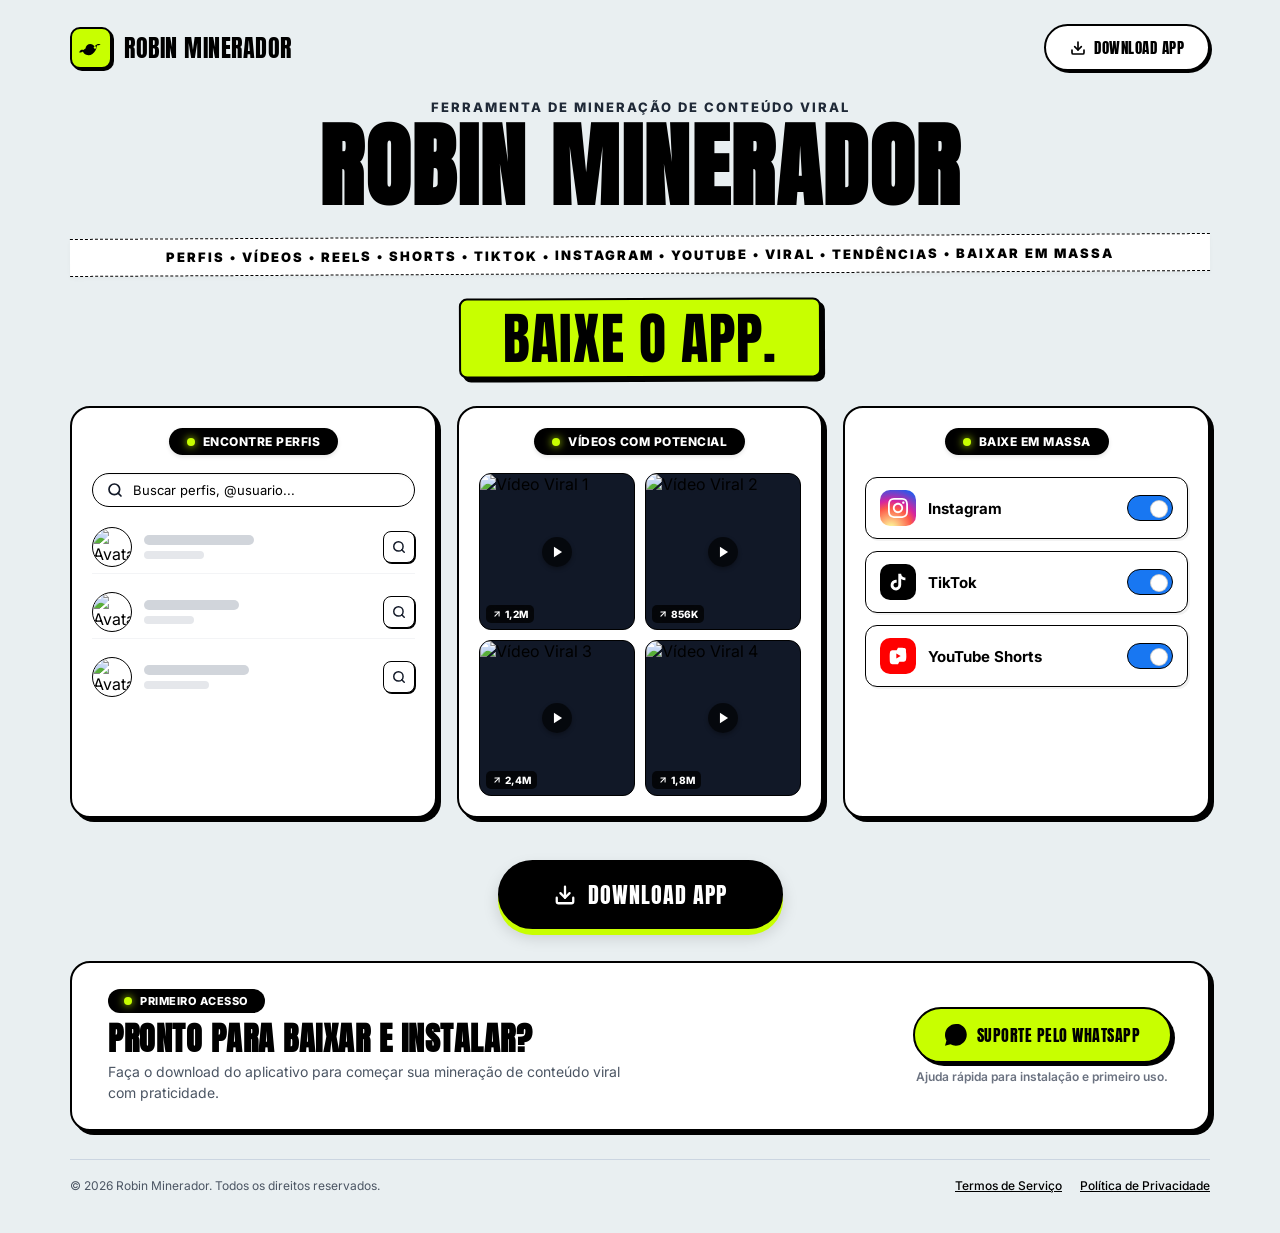
==== download.html @ 9deb36b8 "feat: adicionar pagina de download visual do Robin Minerador" ====
<!DOCTYPE html>
<html lang="pt-BR">
<head>
  <meta charset="UTF-8">
  <meta name="viewport" content="width=device-width, initial-scale=1.0">
  <title>ROBIN MINERADOR | Baixe o Aplicativo Oficial</title>
  <meta name="description" content="Faça o download oficial do Robin Minerador - Ferramenta de mineração de conteúdo viral para Instagram Reels, TikTok e YouTube Shorts.">
  <meta name="theme-color" content="#C8FF00">
  <link rel="icon" type="image/png" href="assets/robin-icon.png">

  <!-- Google Fonts: Anton (Impact/Display) e Inter (Clean Sans-Serif) -->
  <link rel="preconnect" href="https://fonts.googleapis.com">
  <link rel="preconnect" href="https://fonts.gstatic.com" crossorigin>
  <link href="https://fonts.googleapis.com/css2?family=Anton&family=Inter:wght@400;500;600;700;800;900&display=swap" rel="stylesheet">

  <style>
    /* ==========================================================================
       RESET E VARIÁVEIS VISUAIS
       ========================================================================== */
    *, *::before, *::after {
      box-sizing: border-box;
      margin: 0;
      padding: 0;
    }

    :root {
      --bg-page: #E9EFF1;
      --card-bg: #FFFFFF;
      --border-color: #000000;
      --neon-lime: #C8FF00;
      --neon-lime-glow: rgba(200, 255, 0, 0.4);
      --text-main: #000000;
      --text-muted: #6B7280;
      --text-sub: #4B5563;
      --blue-toggle: #1877F2;
      --font-display: 'Anton', sans-serif;
      --font-sans: 'Inter', -apple-system, BlinkMacSystemFont, "Segoe UI", Roboto, sans-serif;
    }

    body {
      background-color: var(--bg-page);
      color: var(--text-main);
      font-family: var(--font-sans);
      min-height: 100vh;
      display: flex;
      flex-direction: column;
      align-items: center;
      padding: 24px 16px 40px;
      -webkit-font-smoothing: antialiased;
      overflow-x: hidden;
    }

    /* Container Central Alinhado ao Mockup */
    .app-container {
      width: 100%;
      max-width: 1140px;
      margin: 0 auto;
      display: flex;
      flex-direction: column;
    }

    /* ==========================================================================
       1. CABEÇALHO / NAVBAR SUPERIOR
       ========================================================================== */
    .site-nav {
      display: flex;
      align-items: center;
      justify-content: space-between;
      width: 100%;
      margin-bottom: 28px;
    }

    .brand-logo-wrap {
      display: flex;
      align-items: center;
      gap: 12px;
      text-decoration: none;
      color: var(--text-main);
    }

    .brand-icon-box {
      width: 42px;
      height: 42px;
      background-color: var(--neon-lime);
      border: 2px solid var(--border-color);
      border-radius: 10px;
      display: flex;
      align-items: center;
      justify-content: center;
      box-shadow: 2px 2px 0 var(--border-color);
      flex-shrink: 0;
    }

    .brand-icon-box svg {
      width: 24px;
      height: 24px;
      fill: #000000;
    }

    .brand-title-text {
      font-family: var(--font-display);
      font-size: 24px;
      letter-spacing: 0.5px;
      text-transform: uppercase;
      line-height: 1;
    }

    .nav-download-btn {
      background: #FFFFFF;
      border: 2px solid var(--border-color);
      border-radius: 9999px;
      padding: 10px 24px;
      font-family: var(--font-display);
      font-size: 15px;
      letter-spacing: 0.5px;
      color: var(--text-main);
      text-decoration: none;
      display: inline-flex;
      align-items: center;
      gap: 8px;
      cursor: pointer;
      box-shadow: 2px 2px 0 var(--border-color);
      transition: all 0.15s cubic-bezier(0.4, 0, 0.2, 1);
    }

    .nav-download-btn:hover {
      background-color: #F8F9FA;
      transform: translateY(-2px);
      box-shadow: 2px 4px 0 var(--border-color);
    }

    .nav-download-btn:active {
      transform: translateY(1px);
      box-shadow: 1px 1px 0 var(--border-color);
    }

    .nav-download-btn svg {
      width: 16px;
      height: 16px;
      stroke-width: 2.5;
    }

    /* ==========================================================================
       2. HERO / TÍTULO PRINCIPAL & BANNER
       ========================================================================== */
    .hero-section {
      text-align: center;
      display: flex;
      flex-direction: column;
      align-items: center;
      margin-bottom: 28px;
    }

    .hero-kicker {
      font-size: 13px;
      font-weight: 800;
      letter-spacing: 2px;
      color: #1F2937;
      text-transform: uppercase;
      margin-bottom: 8px;
    }

    .hero-main-title {
      font-family: var(--font-display);
      font-size: clamp(48px, 8.5vw, 92px);
      line-height: 0.95;
      letter-spacing: 1.5px;
      color: var(--text-main);
      text-transform: uppercase;
      margin-bottom: 20px;
    }

    /* Faixa de fita / Ticker com bordas tracejadas */
    .ticker-ribbon-wrap {
      width: 100%;
      background: #FFFFFF;
      border-top: 1.5px dashed var(--border-color);
      border-bottom: 1.5px dashed var(--border-color);
      padding: 10px 0;
      margin: 6px 0 24px;
      display: flex;
      justify-content: center;
      align-items: center;
      transform: rotate(-0.3deg);
      box-shadow: 0 2px 4px rgba(0,0,0,0.03);
    }

    .ticker-ribbon-text {
      font-size: clamp(10px, 1.4vw, 13px);
      font-weight: 900;
      letter-spacing: 2px;
      color: var(--text-main);
      text-transform: uppercase;
      white-space: nowrap;
      text-align: center;
      padding: 0 10px;
    }

    /* Caixa Neon Destaque: BAIXE O APP. */
    .neon-download-box {
      background-color: var(--neon-lime);
      border: 2.5px solid var(--border-color);
      border-radius: 8px;
      padding: 10px 42px;
      display: inline-block;
      box-shadow: 4px 4px 0 var(--border-color);
      transform: rotate(-0.2deg);
    }

    .neon-download-text {
      font-family: var(--font-display);
      font-size: clamp(36px, 5.5vw, 56px);
      line-height: 1;
      letter-spacing: 1px;
      color: var(--text-main);
      text-transform: uppercase;
    }

    /* ==========================================================================
       3. GRID COM OS 3 CARDS DO MOCKUP
       ========================================================================== */
    .mockup-grid {
      display: grid;
      grid-template-columns: repeat(3, 1fr);
      gap: 20px;
      margin-bottom: 32px;
    }

    .mockup-card {
      background: var(--card-bg);
      border: 2.5px solid var(--border-color);
      border-radius: 20px;
      padding: 20px;
      box-shadow: 4px 4px 0 var(--border-color);
      display: flex;
      flex-direction: column;
      position: relative;
    }

    /* Pílula de cabeçalho do card */
    .card-badge-pill {
      background-color: #000000;
      color: #FFFFFF;
      border-radius: 9999px;
      padding: 6px 18px;
      font-size: 12px;
      font-weight: 800;
      letter-spacing: 0.5px;
      display: inline-flex;
      align-items: center;
      gap: 8px;
      align-self: center;
      margin-bottom: 18px;
      box-shadow: 0 2px 4px rgba(0,0,0,0.1);
    }

    .card-badge-dot {
      width: 8px;
      height: 8px;
      background-color: var(--neon-lime);
      border-radius: 50%;
      box-shadow: 0 0 8px var(--neon-lime);
      flex-shrink: 0;
    }

    /* CARD 1: ENCONTRE PERFIS */
    .search-mock-bar {
      background: #FFFFFF;
      border: 1.5px solid var(--border-color);
      border-radius: 9999px;
      padding: 8px 14px;
      display: flex;
      align-items: center;
      gap: 10px;
      margin-bottom: 14px;
      box-shadow: inset 0 1px 2px rgba(0,0,0,0.05);
    }

    .search-mock-bar svg {
      width: 16px;
      height: 16px;
      color: #111827;
      flex-shrink: 0;
    }

    .search-mock-input {
      border: none;
      background: transparent;
      outline: none;
      font-size: 13px;
      color: var(--text-main);
      width: 100%;
      font-family: var(--font-sans);
    }

    .search-mock-input::placeholder {
      color: #9CA3AF;
    }

    .profile-list-mock {
      display: flex;
      flex-direction: column;
      gap: 12px;
    }

    .profile-row-mock {
      display: flex;
      align-items: center;
      justify-content: space-between;
      padding: 6px 0;
      border-bottom: 1px solid #F3F4F6;
    }

    .profile-row-mock:last-child {
      border-bottom: none;
    }

    .profile-avatar-and-info {
      display: flex;
      align-items: center;
      gap: 12px;
    }

    .profile-avatar {
      width: 40px;
      height: 40px;
      border-radius: 50%;
      object-fit: cover;
      border: 1.5px solid var(--border-color);
      flex-shrink: 0;
    }

    .profile-skeleton-bars {
      display: flex;
      flex-direction: column;
      gap: 6px;
    }

    .skeleton-bar-top {
      height: 10px;
      background-color: #D1D5DB;
      border-radius: 5px;
    }

    .skeleton-bar-bottom {
      height: 8px;
      background-color: #E5E7EB;
      border-radius: 4px;
    }

    .profile-action-btn {
      width: 32px;
      height: 32px;
      border-radius: 8px;
      border: 1.5px solid var(--border-color);
      background: #FFFFFF;
      display: flex;
      align-items: center;
      justify-content: center;
      cursor: pointer;
      color: #111827;
      box-shadow: 1px 1px 0 var(--border-color);
    }

    /* CARD 2: VÍDEOS COM POTENCIAL */
    .video-grid-mock {
      display: grid;
      grid-template-columns: 1fr 1fr;
      gap: 10px;
    }

    .video-item-mock {
      position: relative;
      aspect-ratio: 1;
      border-radius: 12px;
      overflow: hidden;
      border: 1.5px solid var(--border-color);
      background-color: #111827;
    }

    .video-thumb-img {
      width: 100%;
      height: 100%;
      object-fit: cover;
      display: block;
      transition: transform 0.3s ease;
    }

    .video-item-mock:hover .video-thumb-img {
      transform: scale(1.05);
    }

    .video-play-center {
      position: absolute;
      top: 50%;
      left: 50%;
      transform: translate(-50%, -50%);
      width: 30px;
      height: 30px;
      background: rgba(0, 0, 0, 0.65);
      backdrop-filter: blur(4px);
      border-radius: 50%;
      display: flex;
      align-items: center;
      justify-content: center;
      color: #FFFFFF;
      box-shadow: 0 2px 4px rgba(0,0,0,0.3);
    }

    .video-play-center svg {
      width: 14px;
      height: 14px;
      fill: #FFFFFF;
      margin-left: 2px;
    }

    .video-views-badge {
      position: absolute;
      bottom: 6px;
      left: 6px;
      background: rgba(0, 0, 0, 0.75);
      backdrop-filter: blur(4px);
      color: #FFFFFF;
      font-size: 10px;
      font-weight: 800;
      padding: 3px 6px;
      border-radius: 5px;
      display: inline-flex;
      align-items: center;
      gap: 3px;
    }

    .video-views-badge svg {
      width: 10px;
      height: 10px;
      stroke-width: 2.5;
    }

    /* CARD 3: BAIXE EM MASSA */
    .toggles-list-mock {
      display: flex;
      flex-direction: column;
      gap: 12px;
      margin-top: 4px;
    }

    .toggle-row-mock {
      display: flex;
      align-items: center;
      justify-content: space-between;
      padding: 12px 14px;
      background: #FFFFFF;
      border: 1.5px solid var(--border-color);
      border-radius: 12px;
      box-shadow: 2px 2px 0 rgba(0,0,0,0.05);
    }

    .toggle-network-info {
      display: flex;
      align-items: center;
      gap: 12px;
    }

    .network-icon-box {
      width: 36px;
      height: 36px;
      border-radius: 10px;
      display: flex;
      align-items: center;
      justify-content: center;
      flex-shrink: 0;
    }

    .network-icon-instagram {
      background: radial-gradient(circle at 30% 107%, #fdf497 0%, #fdf497 5%, #fd5949 45%, #d6249f 60%, #285AEB 90%);
      color: #FFFFFF;
    }

    .network-icon-tiktok {
      background-color: #000000;
      color: #FFFFFF;
    }

    .network-icon-youtube {
      background-color: #FF0000;
      color: #FFFFFF;
    }

    .network-icon-box svg {
      width: 20px;
      height: 20px;
      fill: currentColor;
    }

    .network-name-label {
      font-size: 15px;
      font-weight: 700;
      color: var(--text-main);
    }

    /* Switch iOS / Moderno */
    .switch-wrapper {
      position: relative;
      width: 46px;
      height: 26px;
      cursor: pointer;
    }

    .switch-wrapper input {
      opacity: 0;
      width: 0;
      height: 0;
    }

    .switch-slider {
      position: absolute;
      cursor: pointer;
      top: 0;
      left: 0;
      right: 0;
      bottom: 0;
      background-color: #D1D5DB;
      transition: 0.3s cubic-bezier(0.4, 0, 0.2, 1);
      border-radius: 9999px;
      border: 1.5px solid var(--border-color);
    }

    .switch-slider::before {
      position: absolute;
      content: "";
      height: 18px;
      width: 18px;
      left: 2px;
      bottom: 2px;
      background-color: #FFFFFF;
      transition: 0.3s cubic-bezier(0.4, 0, 0.2, 1);
      border-radius: 50%;
      border: 1px solid rgba(0,0,0,0.2);
    }

    .switch-wrapper input:checked + .switch-slider {
      background-color: var(--blue-toggle);
    }

    .switch-wrapper input:checked + .switch-slider::before {
      transform: translateX(20px);
    }

    /* ==========================================================================
       4. BOTÃO CENTRAL GIGANTE DE DOWNLOAD
       ========================================================================== */
    .center-cta-wrap {
      display: flex;
      justify-content: center;
      margin: 10px 0 32px;
    }

    .main-download-btn {
      background: #000000;
      color: #FFFFFF;
      border: 2.5px solid var(--border-color);
      border-radius: 9999px;
      padding: 16px 54px;
      font-family: var(--font-display);
      font-size: 22px;
      letter-spacing: 1px;
      text-transform: uppercase;
      text-decoration: none;
      display: inline-flex;
      align-items: center;
      gap: 12px;
      cursor: pointer;
      box-shadow: 0 6px 0 var(--neon-lime), 0 8px 16px rgba(0,0,0,0.15);
      transition: all 0.15s cubic-bezier(0.4, 0, 0.2, 1);
    }

    .main-download-btn:hover {
      transform: translateY(-2px);
      box-shadow: 0 8px 0 var(--neon-lime), 0 12px 20px rgba(0,0,0,0.2);
      color: var(--neon-lime);
    }

    .main-download-btn:active {
      transform: translateY(4px);
      box-shadow: 0 2px 0 var(--neon-lime);
    }

    .main-download-btn svg {
      width: 22px;
      height: 22px;
      stroke-width: 2.5;
    }

    /* ==========================================================================
       5. CARD INFERIOR: PRONTO PARA BAIXAR E INSTALAR?
       ========================================================================== */
    .bottom-callout-card {
      background: var(--card-bg);
      border: 2.5px solid var(--border-color);
      border-radius: 20px;
      padding: 26px 36px;
      box-shadow: 4px 4px 0 var(--border-color);
      display: flex;
      align-items: center;
      justify-content: space-between;
      gap: 24px;
      margin-bottom: 28px;
    }

    .callout-info-side {
      display: flex;
      flex-direction: column;
      align-items: flex-start;
    }

    .callout-badge-pill {
      background-color: #000000;
      color: #FFFFFF;
      border-radius: 9999px;
      padding: 5px 16px;
      font-size: 11px;
      font-weight: 800;
      letter-spacing: 0.5px;
      display: inline-flex;
      align-items: center;
      gap: 8px;
      margin-bottom: 8px;
    }

    .callout-title {
      font-family: var(--font-display);
      font-size: clamp(24px, 3.5vw, 32px);
      letter-spacing: 0.5px;
      color: var(--text-main);
      text-transform: uppercase;
      line-height: 1.1;
      margin-bottom: 6px;
    }

    .callout-desc {
      font-size: 14px;
      color: var(--text-sub);
      max-width: 540px;
      line-height: 1.45;
    }

    .callout-action-side {
      display: flex;
      flex-direction: column;
      align-items: center;
      flex-shrink: 0;
    }

    .whatsapp-btn {
      background-color: var(--neon-lime);
      border: 2.5px solid var(--border-color);
      border-radius: 9999px;
      padding: 14px 30px;
      font-family: var(--font-display);
      font-size: 16px;
      letter-spacing: 0.5px;
      color: var(--text-main);
      text-decoration: none;
      display: inline-flex;
      align-items: center;
      gap: 10px;
      cursor: pointer;
      box-shadow: 3px 3px 0 var(--border-color);
      transition: all 0.15s ease;
      white-space: nowrap;
    }

    .whatsapp-btn:hover {
      transform: translateY(-2px);
      box-shadow: 3px 5px 0 var(--border-color);
      background-color: #D4FF24;
    }

    .whatsapp-btn:active {
      transform: translateY(1px);
      box-shadow: 1px 1px 0 var(--border-color);
    }

    .whatsapp-btn svg {
      width: 22px;
      height: 22px;
      fill: #000000;
    }

    .whatsapp-subtext {
      font-size: 12px;
      color: var(--text-muted);
      font-weight: 600;
      margin-top: 6px;
      text-align: center;
    }

    /* ==========================================================================
       6. RODAPÉ
       ========================================================================== */
    .site-footer {
      border-top: 1px solid #CBD5E1;
      padding-top: 18px;
      display: flex;
      align-items: center;
      justify-content: space-between;
      font-size: 12px;
      color: var(--text-sub);
      gap: 16px;
      flex-wrap: wrap;
    }

    .footer-links {
      display: flex;
      align-items: center;
      gap: 18px;
    }

    .footer-links a {
      color: var(--text-main);
      text-decoration: underline;
      font-weight: 500;
      transition: color 0.15s ease;
    }

    .footer-links a:hover {
      color: #2563EB;
    }

    /* ==========================================================================
       MODAL DE FEEDBACK DE DOWNLOAD
       ========================================================================== */
    .download-modal-backdrop {
      position: fixed;
      inset: 0;
      background: rgba(0, 0, 0, 0.6);
      backdrop-filter: blur(4px);
      display: flex;
      align-items: center;
      justify-content: center;
      padding: 16px;
      z-index: 9999;
      opacity: 0;
      pointer-events: none;
      transition: opacity 0.25s ease;
    }

    .download-modal-backdrop.active {
      opacity: 1;
      pointer-events: auto;
    }

    .download-modal-box {
      background: #FFFFFF;
      border: 3px solid var(--border-color);
      border-radius: 20px;
      padding: 28px;
      max-width: 480px;
      width: 100%;
      box-shadow: 6px 6px 0 var(--border-color);
      transform: scale(0.95);
      transition: transform 0.25s cubic-bezier(0.34, 1.56, 0.64, 1);
    }

    .download-modal-backdrop.active .download-modal-box {
      transform: scale(1);
    }

    .modal-head {
      display: flex;
      align-items: center;
      gap: 12px;
      margin-bottom: 16px;
    }

    .modal-icon-badge {
      width: 44px;
      height: 44px;
      background: var(--neon-lime);
      border: 2px solid var(--border-color);
      border-radius: 12px;
      display: flex;
      align-items: center;
      justify-content: center;
      flex-shrink: 0;
      box-shadow: 2px 2px 0 var(--border-color);
    }

    .modal-title {
      font-family: var(--font-display);
      font-size: 24px;
      text-transform: uppercase;
      letter-spacing: 0.5px;
      line-height: 1;
    }

    .modal-subtitle {
      font-size: 13px;
      color: var(--text-muted);
      margin-top: 4px;
    }

    .modal-progress-bar {
      height: 10px;
      background: #E5E7EB;
      border: 1.5px solid var(--border-color);
      border-radius: 9999px;
      overflow: hidden;
      margin: 16px 0;
    }

    .modal-progress-fill {
      height: 100%;
      width: 0%;
      background: var(--neon-lime);
      transition: width 0.8s ease;
    }

    .instructions-card {
      background: #F9FAFB;
      border: 1.5px solid #E5E7EB;
      border-radius: 12px;
      padding: 14px 16px;
      margin-bottom: 18px;
      font-size: 13px;
    }

    .instructions-card strong {
      display: block;
      color: #111827;
      margin-bottom: 8px;
      font-size: 13px;
      text-transform: uppercase;
    }

    .instructions-card ol {
      padding-left: 20px;
      color: #374151;
      display: flex;
      flex-direction: column;
      gap: 6px;
      line-height: 1.4;
    }

    .modal-close-btn {
      width: 100%;
      background: #000000;
      color: #FFFFFF;
      border: 2px solid var(--border-color);
      border-radius: 9999px;
      padding: 12px;
      font-family: var(--font-display);
      font-size: 16px;
      letter-spacing: 0.5px;
      cursor: pointer;
      box-shadow: 2px 2px 0 var(--border-color);
      transition: all 0.15s ease;
    }

    .modal-close-btn:hover {
      background: #1F2937;
    }

    /* ==========================================================================
       RESPONSIVIDADE (MOBILE / TABLET)
       ========================================================================== */
    @media (max-width: 960px) {
      .mockup-grid {
        grid-template-columns: 1fr;
        gap: 18px;
      }

      .bottom-callout-card {
        flex-direction: column;
        align-items: flex-start;
        padding: 22px;
      }

      .callout-action-side {
        width: 100%;
        align-items: stretch;
      }

      .whatsapp-btn {
        justify-content: center;
      }
    }

    @media (max-width: 640px) {
      body {
        padding: 16px 12px 30px;
      }

      .hero-main-title {
        font-size: 42px;
      }

      .neon-download-text {
        font-size: 32px;
      }

      .neon-download-box {
        padding: 8px 24px;
      }

      .main-download-btn {
        width: 100%;
        justify-content: center;
        padding: 14px 24px;
        font-size: 18px;
      }

      .site-footer {
        flex-direction: column;
        align-items: flex-start;
      }
    }
  </style>
</head>
<body>

  <!-- MODAL DE DOWNLOAD EM ANDAMENTO -->
  <div id="downloadModal" class="download-modal-backdrop" role="dialog" aria-modal="true" aria-labelledby="modalTitle">
    <div class="download-modal-box">
      <div class="modal-head">
        <div class="modal-icon-badge">
          <svg viewBox="0 0 24 24" fill="none" stroke="currentColor" stroke-width="2.5" stroke-linecap="round" stroke-linejoin="round" style="width: 24px; height: 24px;">
            <path d="M21 15v4a2 2 0 0 1-2 2H5a2 2 0 0 1-2-2v-4"></path>
            <polyline points="7 10 12 15 17 10"></polyline>
            <line x1="12" y1="15" x2="12" y2="3"></line>
          </svg>
        </div>
        <div>
          <h3 id="modalTitle" class="modal-title">Download Iniciado!</h3>
          <p class="modal-subtitle">O arquivo <strong>robin-minerador.zip</strong> começou a baixar.</p>
        </div>
      </div>

      <div class="modal-progress-bar">
        <div id="modalProgressBar" class="modal-progress-fill"></div>
      </div>

      <div class="instructions-card">
        <strong>⚡ Como Instalar no seu PC:</strong>
        <ol>
          <li>Extraia o arquivo <code>robin-minerador.zip</code> em uma pasta.</li>
          <li>Abra a pasta <code>COMPANION-WINDOWS</code> e execute <code>INSTALAR-ROBIN-WINDOWS.bat</code>.</li>
          <li>No Chrome/Edge, acesse <code>chrome://extensions</code>, ative <strong>Modo do desenvolvedor</strong> e clique em <strong>Carregar sem compactação</strong> selecionando a pasta <code>EXTENSAO-ROBIN</code>.</li>
        </ol>
      </div>

      <button type="button" class="modal-close-btn" onclick="closeDownloadModal()">ENTENDI, FECHAR JANELA</button>
    </div>
  </div>

  <div class="app-container">

    <!-- ====================================================================
         1. CABEÇALHO / TOP NAVIGATION
         ==================================================================== -->
    <header class="site-nav">
      <a href="#" class="brand-logo-wrap" aria-label="Robin Minerador">
        <div class="brand-icon-box">
          <!-- Silhueta Oficial do Pássaro Robin -->
          <svg viewBox="0 0 24 24" fill="currentColor">
            <path d="M21.5 8.5c-.3-.2-1.7-.8-3.2-.2-1.2.5-2.2 1.5-2.8 2.2-.8-1.5-2.4-2.5-4.2-2.5-2.5 0-4.6 1.9-4.8 4.4-.8.4-1.5 1-2.1 1.7-.8-.3-1.8-.4-2.8.2-.8.5-1.1 1.4-1.4 2.2 1.5.1 2.8-.4 3.7-1 .5 1.5 1.7 2.7 3.3 3.3 2.1.8 4.4.5 6.2-.8 2.8-2 4.3-5.3 4.5-8.5.8-.2 2.6-.4 3.6-1z"/>
            <circle cx="16" cy="11.5" r="1.2" fill="#C8FF00"/>
          </svg>
        </div>
        <span class="brand-title-text">ROBIN MINERADOR</span>
      </a>

      <button type="button" class="nav-download-btn js-btn-download" aria-label="Baixar Aplicativo">
        <svg viewBox="0 0 24 24" fill="none" stroke="currentColor" stroke-linecap="round" stroke-linejoin="round">
          <path d="M21 15v4a2 2 0 0 1-2 2H5a2 2 0 0 1-2-2v-4"></path>
          <polyline points="7 10 12 15 17 10"></polyline>
          <line x1="12" y1="15" x2="12" y2="3"></line>
        </svg>
        <span>DOWNLOAD APP</span>
      </button>
    </header>

    <!-- ====================================================================
         2. HERO / APRESENTAÇÃO
         ==================================================================== -->
    <section class="hero-section">
      <div class="hero-kicker">FERRAMENTA DE MINERAÇÃO DE CONTEÚDO VIRAL</div>
      <h1 class="hero-main-title">ROBIN MINERADOR</h1>

      <!-- FITA CONTINUA PONTILHADA -->
      <div class="ticker-ribbon-wrap">
        <div class="ticker-ribbon-text">
          PERFIS &bull; VÍDEOS &bull; REELS &bull; SHORTS &bull; TIKTOK &bull; INSTAGRAM &bull; YOUTUBE &bull; VIRAL &bull; TENDÊNCIAS &bull; BAIXAR EM MASSA
        </div>
      </div>

      <!-- BANNER VERDE NEON: BAIXE O APP. -->
      <div class="neon-download-box">
        <div class="neon-download-text">BAIXE O APP.</div>
      </div>
    </section>

    <!-- ====================================================================
         3. GRID DOS 3 CARDS ILUSTRATIVOS
         ==================================================================== -->
    <section class="mockup-grid">

      <!-- CARD 1: ENCONTRE PERFIS -->
      <div class="mockup-card">
        <div class="card-badge-pill">
          <span class="card-badge-dot"></span>
          <span>ENCONTRE PERFIS</span>
        </div>

        <div class="search-mock-bar">
          <svg viewBox="0 0 24 24" fill="none" stroke="currentColor" stroke-width="2.5" stroke-linecap="round" stroke-linejoin="round">
            <circle cx="11" cy="11" r="8"></circle>
            <line x1="21" y1="21" x2="16.65" y2="16.65"></line>
          </svg>
          <input type="text" class="search-mock-input" placeholder="Buscar perfis, @usuario..." value="Buscar perfis, @usuario..." readonly />
        </div>

        <div class="profile-list-mock">
          <!-- Perfil 1 -->
          <div class="profile-row-mock">
            <div class="profile-avatar-and-info">
              <img src="https://images.unsplash.com/photo-1512343879784-a960bf40e7f2?w=100&auto=format&fit=crop&q=80" alt="Avatar Perfil" class="profile-avatar" />
              <div class="profile-skeleton-bars">
                <div class="skeleton-bar-top" style="width: 110px;"></div>
                <div class="skeleton-bar-bottom" style="width: 60px;"></div>
              </div>
            </div>
            <button type="button" class="profile-action-btn" aria-label="Buscar perfil">
              <svg viewBox="0 0 24 24" fill="none" stroke="currentColor" stroke-width="2.5" stroke-linecap="round" stroke-linejoin="round" style="width: 14px; height: 14px;">
                <circle cx="11" cy="11" r="8"></circle>
                <line x1="21" y1="21" x2="16.65" y2="16.65"></line>
              </svg>
            </button>
          </div>

          <!-- Perfil 2 -->
          <div class="profile-row-mock">
            <div class="profile-avatar-and-info">
              <img src="https://images.unsplash.com/photo-1506794778202-cad84cf45f1d?w=100&auto=format&fit=crop&q=80" alt="Avatar Perfil" class="profile-avatar" />
              <div class="profile-skeleton-bars">
                <div class="skeleton-bar-top" style="width: 95px;"></div>
                <div class="skeleton-bar-bottom" style="width: 50px;"></div>
              </div>
            </div>
            <button type="button" class="profile-action-btn" aria-label="Buscar perfil">
              <svg viewBox="0 0 24 24" fill="none" stroke="currentColor" stroke-width="2.5" stroke-linecap="round" stroke-linejoin="round" style="width: 14px; height: 14px;">
                <circle cx="11" cy="11" r="8"></circle>
                <line x1="21" y1="21" x2="16.65" y2="16.65"></line>
              </svg>
            </button>
          </div>

          <!-- Perfil 3 -->
          <div class="profile-row-mock">
            <div class="profile-avatar-and-info">
              <img src="https://images.unsplash.com/photo-1544551763-46a013bb70d5?w=100&auto=format&fit=crop&q=80" alt="Avatar Perfil" class="profile-avatar" />
              <div class="profile-skeleton-bars">
                <div class="skeleton-bar-top" style="width: 105px;"></div>
                <div class="skeleton-bar-bottom" style="width: 65px;"></div>
              </div>
            </div>
            <button type="button" class="profile-action-btn" aria-label="Buscar perfil">
              <svg viewBox="0 0 24 24" fill="none" stroke="currentColor" stroke-width="2.5" stroke-linecap="round" stroke-linejoin="round" style="width: 14px; height: 14px;">
                <circle cx="11" cy="11" r="8"></circle>
                <line x1="21" y1="21" x2="16.65" y2="16.65"></line>
              </svg>
            </button>
          </div>
        </div>
      </div>

      <!-- CARD 2: VÍDEOS COM POTENCIAL -->
      <div class="mockup-card">
        <div class="card-badge-pill">
          <span class="card-badge-dot"></span>
          <span>VÍDEOS COM POTENCIAL</span>
        </div>

        <div class="video-grid-mock">
          <!-- Vídeo 1 (Pôr do Sol no Mar) -->
          <div class="video-item-mock">
            <img src="https://images.unsplash.com/photo-1507525428034-b723cf961d3e?w=400&auto=format&fit=crop&q=80" alt="Vídeo Viral 1" class="video-thumb-img" />
            <div class="video-play-center">
              <svg viewBox="0 0 24 24"><polygon points="5 3 19 12 5 21 5 3"></polygon></svg>
            </div>
            <div class="video-views-badge">
              <svg viewBox="0 0 24 24" fill="none" stroke="currentColor" stroke-linecap="round" stroke-linejoin="round"><line x1="7" y1="17" x2="17" y2="7"></line><polyline points="7 7 17 7 17 17"></polyline></svg>
              <span>1,2M</span>
            </div>
          </div>

          <!-- Vídeo 2 (Cachoeira) -->
          <div class="video-item-mock">
            <img src="https://images.unsplash.com/photo-1432405972618-c60b0225b8f9?w=400&auto=format&fit=crop&q=80" alt="Vídeo Viral 2" class="video-thumb-img" />
            <div class="video-play-center">
              <svg viewBox="0 0 24 24"><polygon points="5 3 19 12 5 21 5 3"></polygon></svg>
            </div>
            <div class="video-views-badge">
              <svg viewBox="0 0 24 24" fill="none" stroke="currentColor" stroke-linecap="round" stroke-linejoin="round"><line x1="7" y1="17" x2="17" y2="7"></line><polyline points="7 7 17 7 17 17"></polyline></svg>
              <span>856K</span>
            </div>
          </div>

          <!-- Vídeo 3 (Cidade ao Pôr do Sol) -->
          <div class="video-item-mock">
            <img src="https://images.unsplash.com/photo-1477959858617-67f30bc75b82?w=400&auto=format&fit=crop&q=80" alt="Vídeo Viral 3" class="video-thumb-img" />
            <div class="video-play-center">
              <svg viewBox="0 0 24 24"><polygon points="5 3 19 12 5 21 5 3"></polygon></svg>
            </div>
            <div class="video-views-badge">
              <svg viewBox="0 0 24 24" fill="none" stroke="currentColor" stroke-linecap="round" stroke-linejoin="round"><line x1="7" y1="17" x2="17" y2="7"></line><polyline points="7 7 17 7 17 17"></polyline></svg>
              <span>2,4M</span>
            </div>
          </div>

          <!-- Vídeo 4 (Praia Tropical) -->
          <div class="video-item-mock">
            <img src="https://images.unsplash.com/photo-1506744038136-46273834b3fb?w=400&auto=format&fit=crop&q=80" alt="Vídeo Viral 4" class="video-thumb-img" />
            <div class="video-play-center">
              <svg viewBox="0 0 24 24"><polygon points="5 3 19 12 5 21 5 3"></polygon></svg>
            </div>
            <div class="video-views-badge">
              <svg viewBox="0 0 24 24" fill="none" stroke="currentColor" stroke-linecap="round" stroke-linejoin="round"><line x1="7" y1="17" x2="17" y2="7"></line><polyline points="7 7 17 7 17 17"></polyline></svg>
              <span>1,8M</span>
            </div>
          </div>
        </div>
      </div>

      <!-- CARD 3: BAIXE EM MASSA -->
      <div class="mockup-card">
        <div class="card-badge-pill">
          <span class="card-badge-dot"></span>
          <span>BAIXE EM MASSA</span>
        </div>

        <div class="toggles-list-mock">
          <!-- Toggle Instagram -->
          <div class="toggle-row-mock">
            <div class="toggle-network-info">
              <div class="network-icon-box network-icon-instagram">
                <svg viewBox="0 0 24 24">
                  <path d="M12 2.163c3.204 0 3.584.012 4.85.07 3.252.148 4.771 1.691 4.919 4.919.058 1.265.069 1.645.069 4.849 0 3.205-.012 3.584-.069 4.849-.149 3.225-1.664 4.771-4.919 4.919-1.266.058-1.644.07-4.85.07-3.204 0-3.584-.012-4.849-.07-3.26-.149-4.771-1.699-4.919-4.92-.058-1.265-.07-1.644-.07-4.849 0-3.204.013-3.583.07-4.849.149-3.227 1.664-4.771 4.919-4.919 1.266-.057 1.645-.069 4.849-.069zm0-2.163c-3.259 0-3.667.014-4.947.072-4.358.2-6.78 2.618-6.98 6.98-.059 1.281-.073 1.689-.073 4.948 0 3.259.014 3.668.072 4.948.2 4.358 2.618 6.78 6.98 6.98 1.281.058 1.689.072 4.948.072 3.259 0 3.668-.014 4.948-.072 4.354-.2 6.782-2.618 6.979-6.98.059-1.28.073-1.689.073-4.948 0-3.259-.014-3.667-.072-4.947-.196-4.354-2.617-6.78-6.979-6.98-1.281-.059-1.69-.073-4.949-.073zm0 5.838c-3.403 0-6.162 2.759-6.162 6.162s2.759 6.163 6.162 6.163 6.162-2.759 6.162-6.163c0-3.403-2.759-6.162-6.162-6.162zm0 10.162c-2.209 0-4-1.79-4-4 0-2.209 1.791-4 4-4s4 1.791 4 4c0 2.21-1.791 4-4 4zm6.406-11.845c-.796 0-1.441.645-1.441 1.44s.645 1.44 1.441 1.44c.795 0 1.439-.645 1.439-1.44s-.644-1.44-1.439-1.44z"/>
                </svg>
              </div>
              <span class="network-name-label">Instagram</span>
            </div>
            <label class="switch-wrapper" aria-label="Ativar Instagram">
              <input type="checkbox" checked />
              <span class="switch-slider"></span>
            </label>
          </div>

          <!-- Toggle TikTok -->
          <div class="toggle-row-mock">
            <div class="toggle-network-info">
              <div class="network-icon-box network-icon-tiktok">
                <svg viewBox="0 0 24 24">
                  <path d="M19.589 6.686a4.793 4.793 0 0 1-3.77-4.245V2h-3.445v13.672a2.896 2.896 0 0 1-5.201 1.743 2.89 2.89 0 0 1 2.314-4.636c.314 0 .618.05.903.144v-3.53a6.377 6.377 0 0 0-.903-.065 6.335 6.335 0 0 0-6.336 6.335 6.337 6.337 0 0 0 10.781 4.542 6.275 6.275 0 0 0 1.887-4.494V8.411c1.472.937 3.204 1.493 5.06 1.547V6.52c-.443.033-.878.109-1.293.166z"/>
                </svg>
              </div>
              <span class="network-name-label">TikTok</span>
            </div>
            <label class="switch-wrapper" aria-label="Ativar TikTok">
              <input type="checkbox" checked />
              <span class="switch-slider"></span>
            </label>
          </div>

          <!-- Toggle YouTube Shorts -->
          <div class="toggle-row-mock">
            <div class="toggle-network-info">
              <div class="network-icon-box network-icon-youtube">
                <svg viewBox="0 0 24 24">
                  <path d="M10 15l5.19-3L10 9v6m11.56-7.83c.13.47.22 1.1.28 1.9.07.8.1 1.49.1 2.09L22 12c0 2.19-.16 3.8-.44 4.83-.25.9-.83 1.48-1.73 1.73-.47.13-1.33.22-2.65.28-1.3.07-2.49.1-3.59.1L12 22c-4.19 0-6.8-.16-7.83-.44-.9-.25-1.48-.83-1.73-1.73-.13-.47-.22-1.1-.28-1.9-.07-.8-.1-1.49-.1-2.09L2 12c0-2.19.16-3.8.44-4.83.25-.9.83-1.48 1.73-1.73.47-.13 1.33-.22 2.65-.28 1.3-.07 2.49-.1 3.59-.1L12 2c4.19 0 6.8.16 7.83.44.9.25 1.48.83 1.73 1.73z"/>
                </svg>
              </div>
              <span class="network-name-label">YouTube Shorts</span>
            </div>
            <label class="switch-wrapper" aria-label="Ativar YouTube Shorts">
              <input type="checkbox" checked />
              <span class="switch-slider"></span>
            </label>
          </div>
        </div>
      </div>

    </section>

    <!-- ====================================================================
         4. BOTÃO CENTRAL DE DOWNLOAD GIGANTE
         ==================================================================== -->
    <div class="center-cta-wrap">
      <button type="button" class="main-download-btn js-btn-download" aria-label="Download do Aplicativo">
        <svg viewBox="0 0 24 24" fill="none" stroke="currentColor" stroke-linecap="round" stroke-linejoin="round">
          <path d="M21 15v4a2 2 0 0 1-2 2H5a2 2 0 0 1-2-2v-4"></path>
          <polyline points="7 10 12 15 17 10"></polyline>
          <line x1="12" y1="15" x2="12" y2="3"></line>
        </svg>
        <span>DOWNLOAD APP</span>
      </button>
    </div>

    <!-- ====================================================================
         5. CARD INFERIOR: PRIMEIRO ACESSO / WHATSAPP
         ==================================================================== -->
    <section class="bottom-callout-card">
      <div class="callout-info-side">
        <div class="callout-badge-pill">
          <span class="card-badge-dot"></span>
          <span>PRIMEIRO ACESSO</span>
        </div>
        <h2 class="callout-title">PRONTO PARA BAIXAR E INSTALAR?</h2>
        <p class="callout-desc">
          Faça o download do aplicativo para começar sua mineração de conteúdo viral com praticidade.
        </p>
      </div>

      <div class="callout-action-side">
        <a href="https://wa.me/5511999999999?text=Ol%C3%A1!%20Preciso%20de%20ajuda%20para%20instalar%20o%20Robin%20Minerador." target="_blank" rel="noopener noreferrer" class="whatsapp-btn">
          <!-- Ícone do WhatsApp -->
          <svg viewBox="0 0 24 24">
            <path d="M12.031 6.172c-3.181 0-5.767 2.586-5.768 5.766-.001 1.298.38 2.27 1.019 3.287l-.582 2.128 2.182-.573c.978.58 1.911.928 3.145.929 3.178 0 5.767-2.587 5.768-5.766.001-3.187-2.575-5.77-5.764-5.771zm3.392 8.244c-.144.405-.837.774-1.17.824-.299.045-.677.063-1.092-.069-.252-.08-.575-.187-.988-.365-1.739-.751-2.874-2.502-2.961-2.617-.087-.116-.708-.94-.708-1.793s.448-1.273.607-1.446c.159-.173.346-.217.462-.217l.332.006c.106.005.249-.04.39.298.144.347.491 1.2.534 1.287.043.087.072.188.014.304-.058.116-.087.188-.173.289l-.26.304c-.087.086-.177.18-.076.354.101.174.449.741.964 1.201.662.591 1.221.774 1.394.86s.275.072.376-.043c.101-.116.433-.506.549-.68.116-.173.231-.145.39-.087s1.011.477 1.184.564.289.13.332.202c.045.072.045.419-.099.824zm-3.423-14.416c-6.627 0-12 5.373-12 12 0 2.164.577 4.195 1.585 5.952l-1.585 5.808 6.002-1.574c1.705.931 3.666 1.464 5.753 1.464 6.627 0 12-5.373 12-12 0-6.627-5.373-12-12-12z"/>
          </svg>
          <span>SUPORTE PELO WHATSAPP</span>
        </a>
        <span class="whatsapp-subtext">Ajuda rápida para instalação e primeiro uso.</span>
      </div>
    </section>

    <!-- ====================================================================
         6. RODAPÉ
         ==================================================================== -->
    <footer class="site-footer">
      <div>&copy; 2026 Robin Minerador. Todos os direitos reservados.</div>
      <div class="footer-links">
        <a href="#termos" onclick="alert('Termos de Serviço: Uso restrito aos adquirentes autorizados do Robin Minerador.'); return false;">Termos de Serviço</a>
        <a href="#privacidade" onclick="alert('Política de Privacidade: Seus dados estão seguros e criptografados.'); return false;">Política de Privacidade</a>
      </div>
    </footer>

  </div>

  <!-- SCRIPT DE DISPARO DO DOWNLOAD AUTOMÁTICO -->
  <script>
    // Link direto do ZIP do repositório contendo a versão atualizada
    const GITHUB_ZIP_URL = "https://github.com/roldolfotubenuti-ui/robin-minerador/archive/refs/heads/main.zip";
    const LOCAL_ZIP_URL = "robin-minerador.zip";

    function startDownload() {
      // 1. Abre o modal visual com as instruções de instalação
      const modal = document.getElementById('downloadModal');
      const bar = document.getElementById('modalProgressBar');
      if (modal) modal.classList.add('active');
      if (bar) {
        bar.style.width = '0%';
        setTimeout(() => { bar.style.width = '100%'; }, 100);
      }

      // 2. Dispara o download automático do arquivo ZIP
      const link = document.createElement('a');
      link.href = GITHUB_ZIP_URL;
      link.setAttribute('download', 'robin-minerador.zip');
      link.setAttribute('target', '_blank');
      document.body.appendChild(link);
      link.click();
      document.body.removeChild(link);
    }

    function closeDownloadModal() {
      const modal = document.getElementById('downloadModal');
      if (modal) modal.classList.remove('active');
    }

    // Vincula todos os botões de Download ao disparador
    document.querySelectorAll('.js-btn-download').forEach(btn => {
      btn.addEventListener('click', (e) => {
        e.preventDefault();
        startDownload();
      });
    });

    // Fecha o modal ao clicar fora da caixa
    window.addEventListener('click', (e) => {
      const modal = document.getElementById('downloadModal');
      if (e.target === modal) {
        closeDownloadModal();
      }
    });
  </script>
</body>
</html>
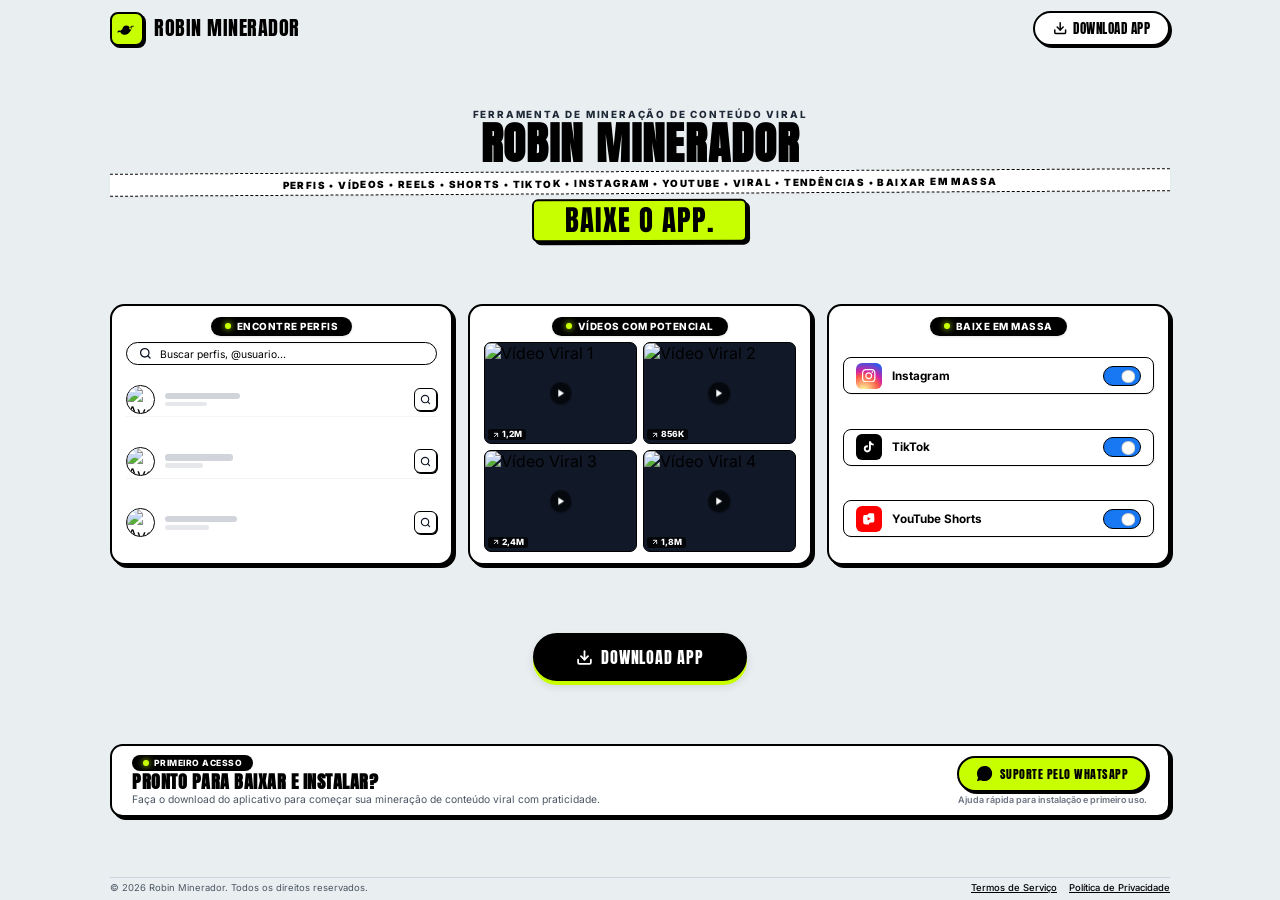
==== commit f7105f8f: "style: enquadramento responsivo em primeira tela para 1920x1080 e 1366x768" ====
--- a/download.html
+++ b/download.html
@@ -28,7 +28,6 @@
       --card-bg: #FFFFFF;
       --border-color: #000000;
       --neon-lime: #C8FF00;
-      --neon-lime-glow: rgba(200, 255, 0, 0.4);
       --text-main: #000000;
       --text-muted: #6B7280;
       --text-sub: #4B5563;
@@ -37,26 +36,40 @@
       --font-sans: 'Inter', -apple-system, BlinkMacSystemFont, "Segoe UI", Roboto, sans-serif;
     }
 
-    body {
+    html, body {
+      height: 100%;
       background-color: var(--bg-page);
       color: var(--text-main);
       font-family: var(--font-sans);
-      min-height: 100vh;
-      display: flex;
-      flex-direction: column;
-      align-items: center;
-      padding: 24px 16px 40px;
       -webkit-font-smoothing: antialiased;
       overflow-x: hidden;
     }
 
-    /* Container Central Alinhado ao Mockup */
+    /* Enquadramento estrito na primeira tela para Desktop */
+    @media (min-height: 580px) and (min-width: 961px) {
+      body {
+        overflow-y: hidden;
+      }
+    }
+
+    body {
+      display: flex;
+      flex-direction: column;
+      align-items: center;
+      justify-content: space-between;
+      padding: clamp(6px, 1.2vh, 16px) clamp(12px, 2vw, 24px) clamp(4px, 0.8vh, 10px);
+    }
+
+    /* Container Central Proporcional ao Mockup Original */
     .app-container {
       width: 100%;
-      max-width: 1140px;
+      max-width: 1060px;
+      height: 100%;
+      max-height: 100vh;
       margin: 0 auto;
       display: flex;
       flex-direction: column;
+      justify-content: space-between;
     }
 
     /* ==========================================================================
@@ -67,23 +80,24 @@
       align-items: center;
       justify-content: space-between;
       width: 100%;
-      margin-bottom: 28px;
+      flex-shrink: 0;
+      margin-bottom: clamp(3px, 0.6vh, 8px);
     }
 
     .brand-logo-wrap {
       display: flex;
       align-items: center;
-      gap: 12px;
+      gap: clamp(6px, 0.8vw, 10px);
       text-decoration: none;
       color: var(--text-main);
     }
 
     .brand-icon-box {
-      width: 42px;
-      height: 42px;
+      width: clamp(28px, 3.8vh, 36px);
+      height: clamp(28px, 3.8vh, 36px);
       background-color: var(--neon-lime);
       border: 2px solid var(--border-color);
-      border-radius: 10px;
+      border-radius: 8px;
       display: flex;
       align-items: center;
       justify-content: center;
@@ -92,14 +106,14 @@
     }
 
     .brand-icon-box svg {
-      width: 24px;
-      height: 24px;
+      width: clamp(16px, 2.2vh, 22px);
+      height: clamp(16px, 2.2vh, 22px);
       fill: #000000;
     }
 
     .brand-title-text {
       font-family: var(--font-display);
-      font-size: 24px;
+      font-size: clamp(16px, 2.2vh, 22px);
       letter-spacing: 0.5px;
       text-transform: uppercase;
       line-height: 1;
@@ -109,15 +123,15 @@
       background: #FFFFFF;
       border: 2px solid var(--border-color);
       border-radius: 9999px;
-      padding: 10px 24px;
+      padding: clamp(4px, 0.7vh, 7px) clamp(12px, 1.4vw, 20px);
       font-family: var(--font-display);
-      font-size: 15px;
+      font-size: clamp(11px, 1.4vh, 13.5px);
       letter-spacing: 0.5px;
       color: var(--text-main);
       text-decoration: none;
       display: inline-flex;
       align-items: center;
-      gap: 8px;
+      gap: 6px;
       cursor: pointer;
       box-shadow: 2px 2px 0 var(--border-color);
       transition: all 0.15s cubic-bezier(0.4, 0, 0.2, 1);
@@ -125,8 +139,8 @@
 
     .nav-download-btn:hover {
       background-color: #F8F9FA;
-      transform: translateY(-2px);
-      box-shadow: 2px 4px 0 var(--border-color);
+      transform: translateY(-1px);
+      box-shadow: 2px 3px 0 var(--border-color);
     }
 
     .nav-download-btn:active {
@@ -135,8 +149,8 @@
     }
 
     .nav-download-btn svg {
-      width: 16px;
-      height: 16px;
+      width: clamp(12px, 1.6vh, 15px);
+      height: clamp(12px, 1.6vh, 15px);
       stroke-width: 2.5;
     }
 
@@ -148,26 +162,27 @@
       display: flex;
       flex-direction: column;
       align-items: center;
-      margin-bottom: 28px;
+      flex-shrink: 0;
+      margin-bottom: clamp(4px, 0.7vh, 8px);
     }
 
     .hero-kicker {
-      font-size: 13px;
+      font-size: clamp(8px, 1.1vh, 11px);
       font-weight: 800;
-      letter-spacing: 2px;
+      letter-spacing: 1.8px;
       color: #1F2937;
       text-transform: uppercase;
-      margin-bottom: 8px;
+      margin-bottom: clamp(1px, 0.2vh, 3px);
     }
 
     .hero-main-title {
       font-family: var(--font-display);
-      font-size: clamp(48px, 8.5vw, 92px);
+      font-size: clamp(26px, 5vh, 48px);
       line-height: 0.95;
-      letter-spacing: 1.5px;
+      letter-spacing: 1.2px;
       color: var(--text-main);
       text-transform: uppercase;
-      margin-bottom: 20px;
+      margin-bottom: clamp(2px, 0.4vh, 5px);
     }
 
     /* Faixa de fita / Ticker com bordas tracejadas */
@@ -176,40 +191,40 @@
       background: #FFFFFF;
       border-top: 1.5px dashed var(--border-color);
       border-bottom: 1.5px dashed var(--border-color);
-      padding: 10px 0;
-      margin: 6px 0 24px;
+      padding: clamp(3px, 0.5vh, 5px) 0;
+      margin: clamp(2px, 0.3vh, 4px) 0 clamp(4px, 0.6vh, 7px);
       display: flex;
       justify-content: center;
       align-items: center;
       transform: rotate(-0.3deg);
-      box-shadow: 0 2px 4px rgba(0,0,0,0.03);
+      box-shadow: 0 1px 3px rgba(0,0,0,0.03);
     }
 
     .ticker-ribbon-text {
-      font-size: clamp(10px, 1.4vw, 13px);
+      font-size: clamp(8px, 1.1vh, 11px);
       font-weight: 900;
-      letter-spacing: 2px;
+      letter-spacing: 1.4px;
       color: var(--text-main);
       text-transform: uppercase;
       white-space: nowrap;
       text-align: center;
-      padding: 0 10px;
+      padding: 0 8px;
     }
 
     /* Caixa Neon Destaque: BAIXE O APP. */
     .neon-download-box {
       background-color: var(--neon-lime);
-      border: 2.5px solid var(--border-color);
-      border-radius: 8px;
-      padding: 10px 42px;
+      border: 2px solid var(--border-color);
+      border-radius: 6px;
+      padding: clamp(3px, 0.55vh, 6px) clamp(18px, 2.4vw, 32px);
       display: inline-block;
-      box-shadow: 4px 4px 0 var(--border-color);
+      box-shadow: 3px 3px 0 var(--border-color);
       transform: rotate(-0.2deg);
     }
 
     .neon-download-text {
       font-family: var(--font-display);
-      font-size: clamp(36px, 5.5vw, 56px);
+      font-size: clamp(18px, 3.2vh, 32px);
       line-height: 1;
       letter-spacing: 1px;
       color: var(--text-main);
@@ -217,24 +232,28 @@
     }
 
     /* ==========================================================================
-       3. GRID COM OS 3 CARDS DO MOCKUP
+       3. GRID COM OS 3 CARDS DO MOCKUP (COMPACTOS E ALINHADOS)
        ========================================================================== */
     .mockup-grid {
       display: grid;
       grid-template-columns: repeat(3, 1fr);
-      gap: 20px;
-      margin-bottom: 32px;
+      gap: clamp(8px, 1.2vw, 16px);
+      flex: 0 1 auto;
+      margin-bottom: clamp(4px, 0.8vh, 10px);
     }
 
     .mockup-card {
       background: var(--card-bg);
-      border: 2.5px solid var(--border-color);
-      border-radius: 20px;
-      padding: 20px;
-      box-shadow: 4px 4px 0 var(--border-color);
+      border: 2px solid var(--border-color);
+      border-radius: clamp(12px, 1.6vh, 16px);
+      padding: clamp(8px, 1.2vh, 12px) clamp(10px, 1.2vw, 14px);
+      box-shadow: 3px 3px 0 var(--border-color);
       display: flex;
       flex-direction: column;
+      justify-content: flex-start;
       position: relative;
+      height: clamp(210px, 29vh, 275px);
+      overflow: hidden;
     }
 
     /* Pílula de cabeçalho do card */
@@ -242,24 +261,25 @@
       background-color: #000000;
       color: #FFFFFF;
       border-radius: 9999px;
-      padding: 6px 18px;
-      font-size: 12px;
+      padding: clamp(3px, 0.4vh, 5px) clamp(10px, 1.2vw, 14px);
+      font-size: clamp(8.5px, 1.1vh, 10px);
       font-weight: 800;
       letter-spacing: 0.5px;
       display: inline-flex;
       align-items: center;
-      gap: 8px;
+      gap: 6px;
       align-self: center;
-      margin-bottom: 18px;
-      box-shadow: 0 2px 4px rgba(0,0,0,0.1);
+      margin-bottom: clamp(5px, 0.7vh, 8px);
+      box-shadow: 0 1px 3px rgba(0,0,0,0.1);
+      flex-shrink: 0;
     }
 
     .card-badge-dot {
-      width: 8px;
-      height: 8px;
+      width: clamp(5px, 0.65vh, 6.5px);
+      height: clamp(5px, 0.65vh, 6.5px);
       background-color: var(--neon-lime);
       border-radius: 50%;
-      box-shadow: 0 0 8px var(--neon-lime);
+      box-shadow: 0 0 6px var(--neon-lime);
       flex-shrink: 0;
     }
 
@@ -268,17 +288,18 @@
       background: #FFFFFF;
       border: 1.5px solid var(--border-color);
       border-radius: 9999px;
-      padding: 8px 14px;
-      display: flex;
-      align-items: center;
-      gap: 10px;
-      margin-bottom: 14px;
+      padding: clamp(3px, 0.45vh, 5px) clamp(8px, 1vw, 12px);
+      display: flex;
+      align-items: center;
+      gap: 8px;
+      margin-bottom: clamp(4px, 0.6vh, 8px);
       box-shadow: inset 0 1px 2px rgba(0,0,0,0.05);
+      flex-shrink: 0;
     }
 
     .search-mock-bar svg {
-      width: 16px;
-      height: 16px;
+      width: clamp(11px, 1.4vh, 13px);
+      height: clamp(11px, 1.4vh, 13px);
       color: #111827;
       flex-shrink: 0;
     }
@@ -287,7 +308,7 @@
       border: none;
       background: transparent;
       outline: none;
-      font-size: 13px;
+      font-size: clamp(9px, 1.15vh, 10.5px);
       color: var(--text-main);
       width: 100%;
       font-family: var(--font-sans);
@@ -300,14 +321,17 @@
     .profile-list-mock {
       display: flex;
       flex-direction: column;
-      gap: 12px;
+      justify-content: space-around;
+      flex: 1;
+      min-height: 0;
+      gap: 2px;
     }
 
     .profile-row-mock {
       display: flex;
       align-items: center;
       justify-content: space-between;
-      padding: 6px 0;
+      padding: clamp(1px, 0.25vh, 3px) 0;
       border-bottom: 1px solid #F3F4F6;
     }
 
@@ -318,12 +342,12 @@
     .profile-avatar-and-info {
       display: flex;
       align-items: center;
-      gap: 12px;
+      gap: clamp(6px, 0.8vw, 10px);
     }
 
     .profile-avatar {
-      width: 40px;
-      height: 40px;
+      width: clamp(24px, 3.2vh, 30px);
+      height: clamp(24px, 3.2vh, 30px);
       border-radius: 50%;
       object-fit: cover;
       border: 1.5px solid var(--border-color);
@@ -333,25 +357,25 @@
     .profile-skeleton-bars {
       display: flex;
       flex-direction: column;
-      gap: 6px;
+      gap: clamp(2px, 0.3vh, 4px);
     }
 
     .skeleton-bar-top {
-      height: 10px;
+      height: clamp(5px, 0.7vh, 7px);
       background-color: #D1D5DB;
-      border-radius: 5px;
+      border-radius: 3px;
     }
 
     .skeleton-bar-bottom {
-      height: 8px;
+      height: clamp(4px, 0.5vh, 5px);
       background-color: #E5E7EB;
-      border-radius: 4px;
+      border-radius: 3px;
     }
 
     .profile-action-btn {
-      width: 32px;
-      height: 32px;
-      border-radius: 8px;
+      width: clamp(20px, 2.6vh, 24px);
+      height: clamp(20px, 2.6vh, 24px);
+      border-radius: 6px;
       border: 1.5px solid var(--border-color);
       background: #FFFFFF;
       display: flex;
@@ -360,19 +384,30 @@
       cursor: pointer;
       color: #111827;
       box-shadow: 1px 1px 0 var(--border-color);
+      flex-shrink: 0;
+    }
+
+    .profile-action-btn svg {
+      width: clamp(9px, 1.3vh, 11px);
+      height: clamp(9px, 1.3vh, 11px);
     }
 
     /* CARD 2: VÍDEOS COM POTENCIAL */
     .video-grid-mock {
       display: grid;
       grid-template-columns: 1fr 1fr;
-      gap: 10px;
+      grid-template-rows: 1fr 1fr;
+      gap: clamp(4px, 0.6vh, 8px);
+      flex: 1;
+      min-height: 0;
     }
 
     .video-item-mock {
       position: relative;
-      aspect-ratio: 1;
-      border-radius: 12px;
+      width: 100%;
+      height: 100%;
+      min-height: 0;
+      border-radius: 7px;
       overflow: hidden;
       border: 1.5px solid var(--border-color);
       background-color: #111827;
@@ -395,8 +430,8 @@
       top: 50%;
       left: 50%;
       transform: translate(-50%, -50%);
-      width: 30px;
-      height: 30px;
+      width: clamp(16px, 2.4vh, 22px);
+      height: clamp(16px, 2.4vh, 22px);
       background: rgba(0, 0, 0, 0.65);
       backdrop-filter: blur(4px);
       border-radius: 50%;
@@ -404,35 +439,36 @@
       align-items: center;
       justify-content: center;
       color: #FFFFFF;
-      box-shadow: 0 2px 4px rgba(0,0,0,0.3);
+      box-shadow: 0 1px 2px rgba(0,0,0,0.3);
     }
 
     .video-play-center svg {
-      width: 14px;
-      height: 14px;
+      width: clamp(8px, 1.1vh, 10px);
+      height: clamp(8px, 1.1vh, 10px);
       fill: #FFFFFF;
-      margin-left: 2px;
+      margin-left: 1px;
     }
 
     .video-views-badge {
       position: absolute;
-      bottom: 6px;
-      left: 6px;
+      bottom: 3px;
+      left: 3px;
       background: rgba(0, 0, 0, 0.75);
       backdrop-filter: blur(4px);
       color: #FFFFFF;
-      font-size: 10px;
+      font-size: clamp(7px, 0.95vh, 8.5px);
       font-weight: 800;
-      padding: 3px 6px;
-      border-radius: 5px;
+      padding: 1.5px 4px;
+      border-radius: 3px;
       display: inline-flex;
       align-items: center;
-      gap: 3px;
+      gap: 2px;
+      line-height: 1;
     }
 
     .video-views-badge svg {
-      width: 10px;
-      height: 10px;
+      width: clamp(6px, 0.9vh, 8px);
+      height: clamp(6px, 0.9vh, 8px);
       stroke-width: 2.5;
     }
 
@@ -440,31 +476,33 @@
     .toggles-list-mock {
       display: flex;
       flex-direction: column;
-      gap: 12px;
-      margin-top: 4px;
+      justify-content: space-around;
+      flex: 1;
+      min-height: 0;
+      gap: clamp(3px, 0.5vh, 6px);
     }
 
     .toggle-row-mock {
       display: flex;
       align-items: center;
       justify-content: space-between;
-      padding: 12px 14px;
+      padding: clamp(3px, 0.5vh, 6px) clamp(8px, 1vw, 12px);
       background: #FFFFFF;
       border: 1.5px solid var(--border-color);
-      border-radius: 12px;
-      box-shadow: 2px 2px 0 rgba(0,0,0,0.05);
+      border-radius: 8px;
+      box-shadow: 1px 1px 0 rgba(0,0,0,0.05);
     }
 
     .toggle-network-info {
       display: flex;
       align-items: center;
-      gap: 12px;
+      gap: clamp(6px, 0.8vw, 10px);
     }
 
     .network-icon-box {
-      width: 36px;
-      height: 36px;
-      border-radius: 10px;
+      width: clamp(22px, 3vh, 26px);
+      height: clamp(22px, 3vh, 26px);
+      border-radius: 6px;
       display: flex;
       align-items: center;
       justify-content: center;
@@ -487,13 +525,13 @@
     }
 
     .network-icon-box svg {
-      width: 20px;
-      height: 20px;
+      width: clamp(11px, 1.5vh, 14px);
+      height: clamp(11px, 1.5vh, 14px);
       fill: currentColor;
     }
 
     .network-name-label {
-      font-size: 15px;
+      font-size: clamp(10.5px, 1.3vh, 13px);
       font-weight: 700;
       color: var(--text-main);
     }
@@ -501,9 +539,10 @@
     /* Switch iOS / Moderno */
     .switch-wrapper {
       position: relative;
-      width: 46px;
-      height: 26px;
+      width: clamp(32px, 4.2vh, 38px);
+      height: clamp(17px, 2.2vh, 20px);
       cursor: pointer;
+      flex-shrink: 0;
     }
 
     .switch-wrapper input {
@@ -528,10 +567,10 @@
     .switch-slider::before {
       position: absolute;
       content: "";
-      height: 18px;
-      width: 18px;
+      height: clamp(11px, 1.5vh, 14px);
+      width: clamp(11px, 1.5vh, 14px);
       left: 2px;
-      bottom: 2px;
+      bottom: 1.5px;
       background-color: #FFFFFF;
       transition: 0.3s cubic-bezier(0.4, 0, 0.2, 1);
       border-radius: 50%;
@@ -543,51 +582,52 @@
     }
 
     .switch-wrapper input:checked + .switch-slider::before {
-      transform: translateX(20px);
+      transform: translateX(clamp(13px, 1.7vh, 16px));
     }
 
     /* ==========================================================================
-       4. BOTÃO CENTRAL GIGANTE DE DOWNLOAD
+       4. BOTÃO CENTRAL DE DOWNLOAD GIGANTE
        ========================================================================== */
     .center-cta-wrap {
       display: flex;
       justify-content: center;
-      margin: 10px 0 32px;
+      flex-shrink: 0;
+      margin: clamp(3px, 0.6vh, 7px) 0 clamp(5px, 0.8vh, 9px);
     }
 
     .main-download-btn {
       background: #000000;
       color: #FFFFFF;
-      border: 2.5px solid var(--border-color);
+      border: 2px solid var(--border-color);
       border-radius: 9999px;
-      padding: 16px 54px;
+      padding: clamp(7px, 1.1vh, 11px) clamp(24px, 3.2vw, 42px);
       font-family: var(--font-display);
-      font-size: 22px;
-      letter-spacing: 1px;
+      font-size: clamp(13px, 1.8vh, 17px);
+      letter-spacing: 0.8px;
       text-transform: uppercase;
       text-decoration: none;
       display: inline-flex;
       align-items: center;
-      gap: 12px;
+      gap: 8px;
       cursor: pointer;
-      box-shadow: 0 6px 0 var(--neon-lime), 0 8px 16px rgba(0,0,0,0.15);
+      box-shadow: 0 4px 0 var(--neon-lime), 0 5px 10px rgba(0,0,0,0.12);
       transition: all 0.15s cubic-bezier(0.4, 0, 0.2, 1);
     }
 
     .main-download-btn:hover {
-      transform: translateY(-2px);
-      box-shadow: 0 8px 0 var(--neon-lime), 0 12px 20px rgba(0,0,0,0.2);
+      transform: translateY(-1px);
+      box-shadow: 0 5px 0 var(--neon-lime), 0 7px 14px rgba(0,0,0,0.16);
       color: var(--neon-lime);
     }
 
     .main-download-btn:active {
-      transform: translateY(4px);
-      box-shadow: 0 2px 0 var(--neon-lime);
+      transform: translateY(3px);
+      box-shadow: 0 1px 0 var(--neon-lime);
     }
 
     .main-download-btn svg {
-      width: 22px;
-      height: 22px;
+      width: clamp(14px, 1.9vh, 17px);
+      height: clamp(14px, 1.9vh, 17px);
       stroke-width: 2.5;
     }
 
@@ -596,15 +636,16 @@
        ========================================================================== */
     .bottom-callout-card {
       background: var(--card-bg);
-      border: 2.5px solid var(--border-color);
-      border-radius: 20px;
-      padding: 26px 36px;
-      box-shadow: 4px 4px 0 var(--border-color);
+      border: 2px solid var(--border-color);
+      border-radius: clamp(10px, 1.4vh, 14px);
+      padding: clamp(6px, 1vh, 11px) clamp(12px, 1.6vw, 20px);
+      box-shadow: 3px 3px 0 var(--border-color);
       display: flex;
       align-items: center;
       justify-content: space-between;
-      gap: 24px;
-      margin-bottom: 28px;
+      gap: 14px;
+      flex-shrink: 0;
+      margin-bottom: clamp(3px, 0.5vh, 6px);
     }
 
     .callout-info-side {
@@ -617,31 +658,31 @@
       background-color: #000000;
       color: #FFFFFF;
       border-radius: 9999px;
-      padding: 5px 16px;
-      font-size: 11px;
+      padding: clamp(2px, 0.3vh, 3.5px) clamp(8px, 0.9vw, 11px);
+      font-size: clamp(7.5px, 0.95vh, 9px);
       font-weight: 800;
       letter-spacing: 0.5px;
       display: inline-flex;
       align-items: center;
-      gap: 8px;
-      margin-bottom: 8px;
+      gap: 5px;
+      margin-bottom: clamp(1px, 0.2vh, 3px);
     }
 
     .callout-title {
       font-family: var(--font-display);
-      font-size: clamp(24px, 3.5vw, 32px);
+      font-size: clamp(15px, 2vh, 20px);
       letter-spacing: 0.5px;
       color: var(--text-main);
       text-transform: uppercase;
-      line-height: 1.1;
-      margin-bottom: 6px;
+      line-height: 1.05;
+      margin-bottom: clamp(1px, 0.15vh, 2px);
     }
 
     .callout-desc {
-      font-size: 14px;
+      font-size: clamp(9.5px, 1.15vh, 11.5px);
       color: var(--text-sub);
-      max-width: 540px;
-      line-height: 1.45;
+      max-width: 480px;
+      line-height: 1.25;
     }
 
     .callout-action-side {
@@ -653,26 +694,26 @@
 
     .whatsapp-btn {
       background-color: var(--neon-lime);
-      border: 2.5px solid var(--border-color);
+      border: 2px solid var(--border-color);
       border-radius: 9999px;
-      padding: 14px 30px;
+      padding: clamp(5px, 0.8vh, 8px) clamp(12px, 1.5vw, 18px);
       font-family: var(--font-display);
-      font-size: 16px;
+      font-size: clamp(11px, 1.35vh, 13px);
       letter-spacing: 0.5px;
       color: var(--text-main);
       text-decoration: none;
       display: inline-flex;
       align-items: center;
-      gap: 10px;
+      gap: 7px;
       cursor: pointer;
-      box-shadow: 3px 3px 0 var(--border-color);
+      box-shadow: 2px 2px 0 var(--border-color);
       transition: all 0.15s ease;
       white-space: nowrap;
     }
 
     .whatsapp-btn:hover {
-      transform: translateY(-2px);
-      box-shadow: 3px 5px 0 var(--border-color);
+      transform: translateY(-1px);
+      box-shadow: 2px 3px 0 var(--border-color);
       background-color: #D4FF24;
     }
 
@@ -682,38 +723,39 @@
     }
 
     .whatsapp-btn svg {
-      width: 22px;
-      height: 22px;
+      width: clamp(13px, 1.7vh, 16px);
+      height: clamp(13px, 1.7vh, 16px);
       fill: #000000;
     }
 
     .whatsapp-subtext {
-      font-size: 12px;
+      font-size: clamp(8px, 1vh, 9.5px);
       color: var(--text-muted);
       font-weight: 600;
-      margin-top: 6px;
+      margin-top: 2px;
       text-align: center;
     }
 
     /* ==========================================================================
-       6. RODAPÉ
+       6. RODAPÉ COMPACTO E VISÍVEL
        ========================================================================== */
     .site-footer {
       border-top: 1px solid #CBD5E1;
-      padding-top: 18px;
+      padding-top: clamp(2px, 0.4vh, 5px);
       display: flex;
       align-items: center;
       justify-content: space-between;
-      font-size: 12px;
+      font-size: clamp(8.5px, 1.05vh, 10.5px);
       color: var(--text-sub);
-      gap: 16px;
+      gap: 10px;
       flex-wrap: wrap;
+      flex-shrink: 0;
     }
 
     .footer-links {
       display: flex;
       align-items: center;
-      gap: 18px;
+      gap: 12px;
     }
 
     .footer-links a {
@@ -753,9 +795,9 @@
     .download-modal-box {
       background: #FFFFFF;
       border: 3px solid var(--border-color);
-      border-radius: 20px;
-      padding: 28px;
-      max-width: 480px;
+      border-radius: 18px;
+      padding: clamp(18px, 2.5vh, 24px);
+      max-width: 460px;
       width: 100%;
       box-shadow: 6px 6px 0 var(--border-color);
       transform: scale(0.95);
@@ -769,16 +811,16 @@
     .modal-head {
       display: flex;
       align-items: center;
-      gap: 12px;
-      margin-bottom: 16px;
+      gap: 10px;
+      margin-bottom: 12px;
     }
 
     .modal-icon-badge {
-      width: 44px;
-      height: 44px;
+      width: 36px;
+      height: 36px;
       background: var(--neon-lime);
       border: 2px solid var(--border-color);
-      border-radius: 12px;
+      border-radius: 9px;
       display: flex;
       align-items: center;
       justify-content: center;
@@ -788,25 +830,25 @@
 
     .modal-title {
       font-family: var(--font-display);
-      font-size: 24px;
+      font-size: 20px;
       text-transform: uppercase;
       letter-spacing: 0.5px;
       line-height: 1;
     }
 
     .modal-subtitle {
-      font-size: 13px;
+      font-size: 12px;
       color: var(--text-muted);
-      margin-top: 4px;
+      margin-top: 3px;
     }
 
     .modal-progress-bar {
-      height: 10px;
+      height: 7px;
       background: #E5E7EB;
       border: 1.5px solid var(--border-color);
       border-radius: 9999px;
       overflow: hidden;
-      margin: 16px 0;
+      margin: 12px 0;
     }
 
     .modal-progress-fill {
@@ -819,27 +861,27 @@
     .instructions-card {
       background: #F9FAFB;
       border: 1.5px solid #E5E7EB;
-      border-radius: 12px;
-      padding: 14px 16px;
-      margin-bottom: 18px;
-      font-size: 13px;
+      border-radius: 9px;
+      padding: 10px 12px;
+      margin-bottom: 14px;
+      font-size: 11.5px;
     }
 
     .instructions-card strong {
       display: block;
       color: #111827;
-      margin-bottom: 8px;
-      font-size: 13px;
+      margin-bottom: 5px;
+      font-size: 11.5px;
       text-transform: uppercase;
     }
 
     .instructions-card ol {
-      padding-left: 20px;
+      padding-left: 16px;
       color: #374151;
       display: flex;
       flex-direction: column;
-      gap: 6px;
-      line-height: 1.4;
+      gap: 3px;
+      line-height: 1.3;
     }
 
     .modal-close-btn {
@@ -848,9 +890,9 @@
       color: #FFFFFF;
       border: 2px solid var(--border-color);
       border-radius: 9999px;
-      padding: 12px;
+      padding: 9px;
       font-family: var(--font-display);
-      font-size: 16px;
+      font-size: 14px;
       letter-spacing: 0.5px;
       cursor: pointer;
       box-shadow: 2px 2px 0 var(--border-color);
@@ -862,18 +904,34 @@
     }
 
     /* ==========================================================================
-       RESPONSIVIDADE (MOBILE / TABLET)
+       RESPONSIVIDADE (MOBILE / TELAS VERTICAIS)
        ========================================================================== */
     @media (max-width: 960px) {
+      body {
+        height: auto;
+        min-height: 100vh;
+        overflow-y: auto;
+      }
+
+      .app-container {
+        height: auto;
+        max-height: none;
+      }
+
       .mockup-grid {
         grid-template-columns: 1fr;
-        gap: 18px;
+        gap: 16px;
+      }
+
+      .mockup-card {
+        height: auto;
+        min-height: 220px;
       }
 
       .bottom-callout-card {
         flex-direction: column;
         align-items: flex-start;
-        padding: 22px;
+        padding: 16px;
       }
 
       .callout-action-side {
@@ -888,26 +946,13 @@
 
     @media (max-width: 640px) {
       body {
-        padding: 16px 12px 30px;
-      }
-
-      .hero-main-title {
-        font-size: 42px;
-      }
-
-      .neon-download-text {
-        font-size: 32px;
-      }
-
-      .neon-download-box {
-        padding: 8px 24px;
+        padding: 12px 10px 24px;
       }
 
       .main-download-btn {
         width: 100%;
         justify-content: center;
-        padding: 14px 24px;
-        font-size: 18px;
+        padding: 11px 18px;
       }
 
       .site-footer {
@@ -924,7 +969,7 @@
     <div class="download-modal-box">
       <div class="modal-head">
         <div class="modal-icon-badge">
-          <svg viewBox="0 0 24 24" fill="none" stroke="currentColor" stroke-width="2.5" stroke-linecap="round" stroke-linejoin="round" style="width: 24px; height: 24px;">
+          <svg viewBox="0 0 24 24" fill="none" stroke="currentColor" stroke-width="2.5" stroke-linecap="round" stroke-linejoin="round" style="width: 20px; height: 20px;">
             <path d="M21 15v4a2 2 0 0 1-2 2H5a2 2 0 0 1-2-2v-4"></path>
             <polyline points="7 10 12 15 17 10"></polyline>
             <line x1="12" y1="15" x2="12" y2="3"></line>
@@ -1001,7 +1046,7 @@
     </section>
 
     <!-- ====================================================================
-         3. GRID DOS 3 CARDS ILUSTRATIVOS
+         3. GRID DOS 3 CARDS ILUSTRATIVOS (COMPACTOS)
          ==================================================================== -->
     <section class="mockup-grid">
 
@@ -1026,12 +1071,12 @@
             <div class="profile-avatar-and-info">
               <img src="https://images.unsplash.com/photo-1512343879784-a960bf40e7f2?w=100&auto=format&fit=crop&q=80" alt="Avatar Perfil" class="profile-avatar" />
               <div class="profile-skeleton-bars">
-                <div class="skeleton-bar-top" style="width: 110px;"></div>
-                <div class="skeleton-bar-bottom" style="width: 60px;"></div>
+                <div class="skeleton-bar-top" style="width: 75px;"></div>
+                <div class="skeleton-bar-bottom" style="width: 42px;"></div>
               </div>
             </div>
             <button type="button" class="profile-action-btn" aria-label="Buscar perfil">
-              <svg viewBox="0 0 24 24" fill="none" stroke="currentColor" stroke-width="2.5" stroke-linecap="round" stroke-linejoin="round" style="width: 14px; height: 14px;">
+              <svg viewBox="0 0 24 24" fill="none" stroke="currentColor" stroke-width="2.5" stroke-linecap="round" stroke-linejoin="round">
                 <circle cx="11" cy="11" r="8"></circle>
                 <line x1="21" y1="21" x2="16.65" y2="16.65"></line>
               </svg>
@@ -1043,12 +1088,12 @@
             <div class="profile-avatar-and-info">
               <img src="https://images.unsplash.com/photo-1506794778202-cad84cf45f1d?w=100&auto=format&fit=crop&q=80" alt="Avatar Perfil" class="profile-avatar" />
               <div class="profile-skeleton-bars">
-                <div class="skeleton-bar-top" style="width: 95px;"></div>
-                <div class="skeleton-bar-bottom" style="width: 50px;"></div>
+                <div class="skeleton-bar-top" style="width: 68px;"></div>
+                <div class="skeleton-bar-bottom" style="width: 38px;"></div>
               </div>
             </div>
             <button type="button" class="profile-action-btn" aria-label="Buscar perfil">
-              <svg viewBox="0 0 24 24" fill="none" stroke="currentColor" stroke-width="2.5" stroke-linecap="round" stroke-linejoin="round" style="width: 14px; height: 14px;">
+              <svg viewBox="0 0 24 24" fill="none" stroke="currentColor" stroke-width="2.5" stroke-linecap="round" stroke-linejoin="round">
                 <circle cx="11" cy="11" r="8"></circle>
                 <line x1="21" y1="21" x2="16.65" y2="16.65"></line>
               </svg>
@@ -1060,12 +1105,12 @@
             <div class="profile-avatar-and-info">
               <img src="https://images.unsplash.com/photo-1544551763-46a013bb70d5?w=100&auto=format&fit=crop&q=80" alt="Avatar Perfil" class="profile-avatar" />
               <div class="profile-skeleton-bars">
-                <div class="skeleton-bar-top" style="width: 105px;"></div>
-                <div class="skeleton-bar-bottom" style="width: 65px;"></div>
+                <div class="skeleton-bar-top" style="width: 72px;"></div>
+                <div class="skeleton-bar-bottom" style="width: 44px;"></div>
               </div>
             </div>
             <button type="button" class="profile-action-btn" aria-label="Buscar perfil">
-              <svg viewBox="0 0 24 24" fill="none" stroke="currentColor" stroke-width="2.5" stroke-linecap="round" stroke-linejoin="round" style="width: 14px; height: 14px;">
+              <svg viewBox="0 0 24 24" fill="none" stroke="currentColor" stroke-width="2.5" stroke-linecap="round" stroke-linejoin="round">
                 <circle cx="11" cy="11" r="8"></circle>
                 <line x1="21" y1="21" x2="16.65" y2="16.65"></line>
               </svg>
@@ -1084,7 +1129,7 @@
         <div class="video-grid-mock">
           <!-- Vídeo 1 (Pôr do Sol no Mar) -->
           <div class="video-item-mock">
-            <img src="https://images.unsplash.com/photo-1507525428034-b723cf961d3e?w=400&auto=format&fit=crop&q=80" alt="Vídeo Viral 1" class="video-thumb-img" />
+            <img src="https://images.unsplash.com/photo-1507525428034-b723cf961d3e?w=300&auto=format&fit=crop&q=80" alt="Vídeo Viral 1" class="video-thumb-img" />
             <div class="video-play-center">
               <svg viewBox="0 0 24 24"><polygon points="5 3 19 12 5 21 5 3"></polygon></svg>
             </div>
@@ -1096,7 +1141,7 @@
 
           <!-- Vídeo 2 (Cachoeira) -->
           <div class="video-item-mock">
-            <img src="https://images.unsplash.com/photo-1432405972618-c60b0225b8f9?w=400&auto=format&fit=crop&q=80" alt="Vídeo Viral 2" class="video-thumb-img" />
+            <img src="https://images.unsplash.com/photo-1432405972618-c60b0225b8f9?w=300&auto=format&fit=crop&q=80" alt="Vídeo Viral 2" class="video-thumb-img" />
             <div class="video-play-center">
               <svg viewBox="0 0 24 24"><polygon points="5 3 19 12 5 21 5 3"></polygon></svg>
             </div>
@@ -1108,7 +1153,7 @@
 
           <!-- Vídeo 3 (Cidade ao Pôr do Sol) -->
           <div class="video-item-mock">
-            <img src="https://images.unsplash.com/photo-1477959858617-67f30bc75b82?w=400&auto=format&fit=crop&q=80" alt="Vídeo Viral 3" class="video-thumb-img" />
+            <img src="https://images.unsplash.com/photo-1519501025264-65ba15a82390?w=300&auto=format&fit=crop&q=80" alt="Vídeo Viral 3" class="video-thumb-img" />
             <div class="video-play-center">
               <svg viewBox="0 0 24 24"><polygon points="5 3 19 12 5 21 5 3"></polygon></svg>
             </div>
@@ -1120,7 +1165,7 @@
 
           <!-- Vídeo 4 (Praia Tropical) -->
           <div class="video-item-mock">
-            <img src="https://images.unsplash.com/photo-1506744038136-46273834b3fb?w=400&auto=format&fit=crop&q=80" alt="Vídeo Viral 4" class="video-thumb-img" />
+            <img src="https://images.unsplash.com/photo-1506744038136-46273834b3fb?w=300&auto=format&fit=crop&q=80" alt="Vídeo Viral 4" class="video-thumb-img" />
             <div class="video-play-center">
               <svg viewBox="0 0 24 24"><polygon points="5 3 19 12 5 21 5 3"></polygon></svg>
             </div>
@@ -1250,7 +1295,6 @@
   <script>
     // Link direto do ZIP do repositório contendo a versão atualizada
     const GITHUB_ZIP_URL = "https://github.com/roldolfotubenuti-ui/robin-minerador/archive/refs/heads/main.zip";
-    const LOCAL_ZIP_URL = "robin-minerador.zip";
 
     function startDownload() {
       // 1. Abre o modal visual com as instruções de instalação
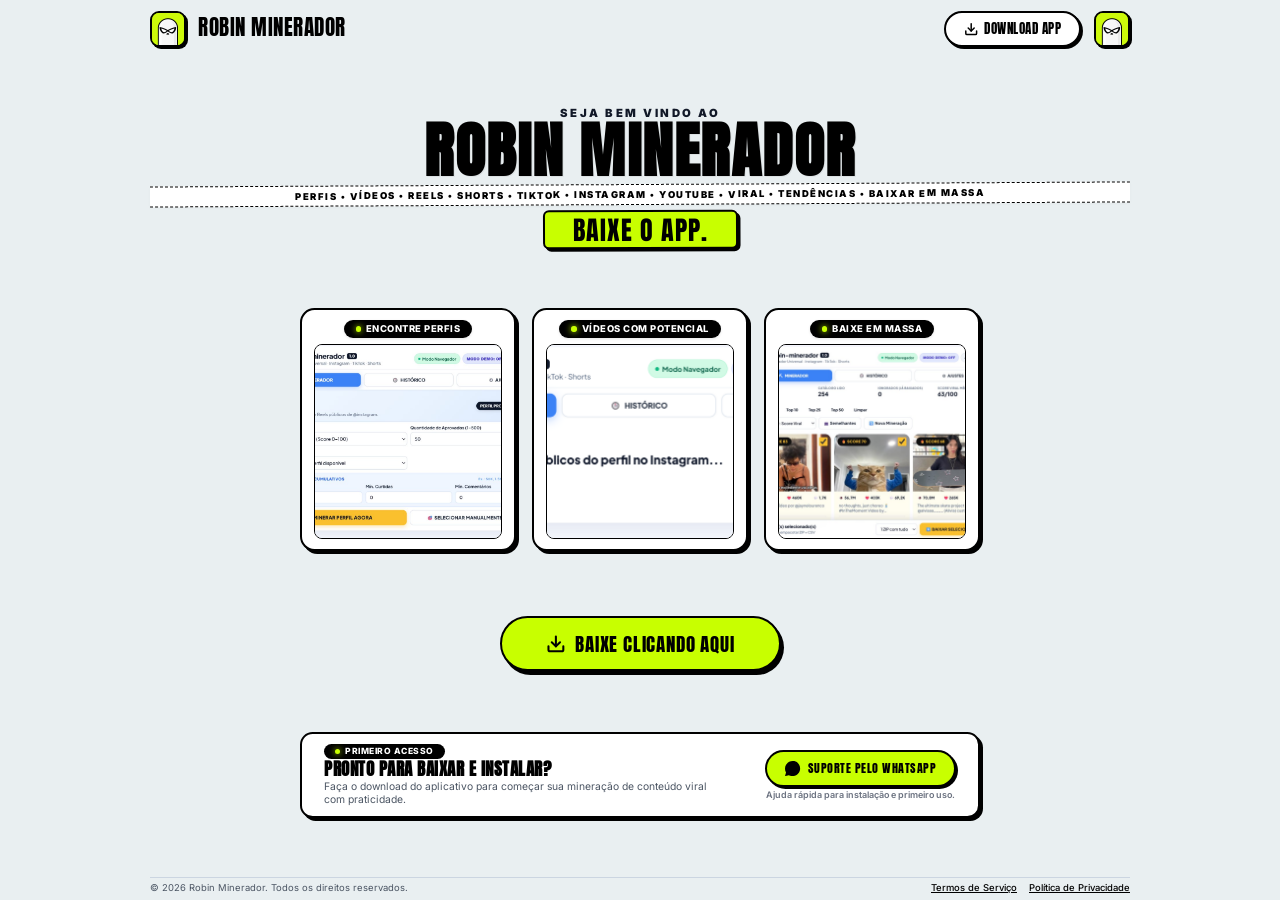
==== commit 69a81216: "style: landing page com titulo ampliado, cards compactos, novo botao e suporte retangular" ====
--- a/download.html
+++ b/download.html
@@ -6,7 +6,7 @@
   <title>ROBIN MINERADOR | Baixe o Aplicativo Oficial</title>
   <meta name="description" content="Faça o download oficial do Robin Minerador - Ferramenta de mineração de conteúdo viral para Instagram Reels, TikTok e YouTube Shorts.">
   <meta name="theme-color" content="#C8FF00">
-  <link rel="icon" type="image/png" href="assets/robin-icon.png">
+  <link rel="icon" type="image/jpeg" href="assets/new-logo.jpg">
 
   <!-- Google Fonts: Anton (Impact/Display) e Inter (Clean Sans-Serif) -->
   <link rel="preconnect" href="https://fonts.googleapis.com">
@@ -60,10 +60,10 @@
       padding: clamp(6px, 1.2vh, 16px) clamp(12px, 2vw, 24px) clamp(4px, 0.8vh, 10px);
     }
 
-    /* Container Central Proporcional ao Mockup Original */
+    /* Container Central Proporcional e Equilibrado */
     .app-container {
       width: 100%;
-      max-width: 1060px;
+      max-width: 980px;
       height: 100%;
       max-height: 100vh;
       margin: 0 auto;
@@ -81,51 +81,81 @@
       justify-content: space-between;
       width: 100%;
       flex-shrink: 0;
-      margin-bottom: clamp(3px, 0.6vh, 8px);
+      margin-bottom: clamp(2px, 0.5vh, 6px);
     }
 
     .brand-logo-wrap {
       display: flex;
       align-items: center;
-      gap: clamp(6px, 0.8vw, 10px);
+      gap: clamp(8px, 1vw, 12px);
       text-decoration: none;
       color: var(--text-main);
     }
 
     .brand-icon-box {
-      width: clamp(28px, 3.8vh, 36px);
-      height: clamp(28px, 3.8vh, 36px);
+      width: clamp(30px, 4vh, 38px);
+      height: clamp(30px, 4vh, 38px);
       background-color: var(--neon-lime);
       border: 2px solid var(--border-color);
-      border-radius: 8px;
+      border-radius: 9px;
       display: flex;
       align-items: center;
       justify-content: center;
       box-shadow: 2px 2px 0 var(--border-color);
       flex-shrink: 0;
-    }
-
-    .brand-icon-box svg {
-      width: clamp(16px, 2.2vh, 22px);
-      height: clamp(16px, 2.2vh, 22px);
-      fill: #000000;
+      overflow: hidden;
+    }
+
+    .brand-icon-box img {
+      width: 100%;
+      height: 100%;
+      object-fit: cover;
+      display: block;
     }
 
     .brand-title-text {
       font-family: var(--font-display);
-      font-size: clamp(16px, 2.2vh, 22px);
+      font-size: clamp(17px, 2.3vh, 23px);
       letter-spacing: 0.5px;
       text-transform: uppercase;
       line-height: 1;
+    }
+
+    /* Área Direita: Botão de Download e Slot para Logo Superior Direito */
+    .nav-right-wrap {
+      display: flex;
+      align-items: center;
+      gap: clamp(8px, 1vw, 14px);
+    }
+
+    .header-right-logo-slot {
+      width: clamp(30px, 4vh, 38px);
+      height: clamp(30px, 4vh, 38px);
+      background: var(--neon-lime);
+      border: 2px solid var(--border-color);
+      border-radius: 9px;
+      box-shadow: 2px 2px 0 var(--border-color);
+      display: flex;
+      align-items: center;
+      justify-content: center;
+      overflow: hidden;
+      flex-shrink: 0;
+    }
+
+    .header-right-logo-slot img {
+      width: 100%;
+      height: 100%;
+      object-fit: cover;
+      display: block;
     }
 
     .nav-download-btn {
       background: #FFFFFF;
       border: 2px solid var(--border-color);
       border-radius: 9999px;
-      padding: clamp(4px, 0.7vh, 7px) clamp(12px, 1.4vw, 20px);
+      padding: clamp(4px, 0.7vh, 7px) clamp(12px, 1.4vw, 18px);
       font-family: var(--font-display);
-      font-size: clamp(11px, 1.4vh, 13.5px);
+      font-size: clamp(11px, 1.4vh, 13px);
       letter-spacing: 0.5px;
       color: var(--text-main);
       text-decoration: none;
@@ -155,7 +185,7 @@
     }
 
     /* ==========================================================================
-       2. HERO / TÍTULO PRINCIPAL & BANNER
+       2. HERO / TÍTULO PRINCIPAL (MAIS FORTE E DESTACADO)
        ========================================================================== */
     .hero-section {
       text-align: center;
@@ -163,26 +193,29 @@
       flex-direction: column;
       align-items: center;
       flex-shrink: 0;
-      margin-bottom: clamp(4px, 0.7vh, 8px);
-    }
-
+      margin-bottom: clamp(3px, 0.5vh, 7px);
+    }
+
+    /* Subtítulo: SEJA BEM VINDO AO */
     .hero-kicker {
-      font-size: clamp(8px, 1.1vh, 11px);
-      font-weight: 800;
-      letter-spacing: 1.8px;
-      color: #1F2937;
+      font-size: clamp(9px, 1.25vh, 13px);
+      font-weight: 900;
+      letter-spacing: 2.5px;
+      color: #111827;
       text-transform: uppercase;
       margin-bottom: clamp(1px, 0.2vh, 3px);
     }
 
+    /* Título Principal AUMENTADO com forte destaque visual */
     .hero-main-title {
       font-family: var(--font-display);
-      font-size: clamp(26px, 5vh, 48px);
-      line-height: 0.95;
-      letter-spacing: 1.2px;
+      font-size: clamp(36px, 6.8vh, 66px);
+      line-height: 0.92;
+      letter-spacing: 1.5px;
       color: var(--text-main);
       text-transform: uppercase;
       margin-bottom: clamp(2px, 0.4vh, 5px);
+      text-shadow: 1px 1px 0 rgba(0,0,0,0.06);
     }
 
     /* Faixa de fita / Ticker com bordas tracejadas */
@@ -191,8 +224,8 @@
       background: #FFFFFF;
       border-top: 1.5px dashed var(--border-color);
       border-bottom: 1.5px dashed var(--border-color);
-      padding: clamp(3px, 0.5vh, 5px) 0;
-      margin: clamp(2px, 0.3vh, 4px) 0 clamp(4px, 0.6vh, 7px);
+      padding: clamp(2.5px, 0.45vh, 5px) 0;
+      margin: clamp(1px, 0.25vh, 4px) 0 clamp(3px, 0.5vh, 6px);
       display: flex;
       justify-content: center;
       align-items: center;
@@ -201,9 +234,9 @@
     }
 
     .ticker-ribbon-text {
-      font-size: clamp(8px, 1.1vh, 11px);
+      font-size: clamp(7.5px, 1.05vh, 10.5px);
       font-weight: 900;
-      letter-spacing: 1.4px;
+      letter-spacing: 1.5px;
       color: var(--text-main);
       text-transform: uppercase;
       white-space: nowrap;
@@ -216,15 +249,15 @@
       background-color: var(--neon-lime);
       border: 2px solid var(--border-color);
       border-radius: 6px;
-      padding: clamp(3px, 0.55vh, 6px) clamp(18px, 2.4vw, 32px);
+      padding: clamp(3px, 0.5vh, 5px) clamp(16px, 2.2vw, 28px);
       display: inline-block;
-      box-shadow: 3px 3px 0 var(--border-color);
+      box-shadow: 2.5px 2.5px 0 var(--border-color);
       transform: rotate(-0.2deg);
     }
 
     .neon-download-text {
       font-family: var(--font-display);
-      font-size: clamp(18px, 3.2vh, 32px);
+      font-size: clamp(17px, 2.9vh, 28px);
       line-height: 1;
       letter-spacing: 1px;
       color: var(--text-main);
@@ -232,27 +265,34 @@
     }
 
     /* ==========================================================================
-       3. GRID COM OS 3 CARDS DO MOCKUP (COMPACTOS E ALINHADOS)
+       3. GRID COM OS 3 CARDS CENTRAIS (LARGURA REDUZIDA EM ~50%)
        ========================================================================== */
+    .mockup-grid-wrapper {
+      display: flex;
+      justify-content: center;
+      width: 100%;
+      margin-bottom: clamp(4px, 0.7vh, 8px);
+    }
+
     .mockup-grid {
       display: grid;
       grid-template-columns: repeat(3, 1fr);
-      gap: clamp(8px, 1.2vw, 16px);
-      flex: 0 1 auto;
-      margin-bottom: clamp(4px, 0.8vh, 10px);
+      gap: clamp(10px, 1.4vw, 16px);
+      width: 100%;
+      max-width: 680px; /* Reduzido para cerca de metade da largura original */
     }
 
     .mockup-card {
       background: var(--card-bg);
       border: 2px solid var(--border-color);
       border-radius: clamp(12px, 1.6vh, 16px);
-      padding: clamp(8px, 1.2vh, 12px) clamp(10px, 1.2vw, 14px);
+      padding: clamp(8px, 1.1vh, 12px) clamp(8px, 1vw, 12px);
       box-shadow: 3px 3px 0 var(--border-color);
       display: flex;
       flex-direction: column;
       justify-content: flex-start;
       position: relative;
-      height: clamp(210px, 29vh, 275px);
+      height: clamp(190px, 27vh, 245px);
       overflow: hidden;
     }
 
@@ -261,391 +301,127 @@
       background-color: #000000;
       color: #FFFFFF;
       border-radius: 9999px;
-      padding: clamp(3px, 0.4vh, 5px) clamp(10px, 1.2vw, 14px);
-      font-size: clamp(8.5px, 1.1vh, 10px);
+      padding: clamp(3px, 0.4vh, 5px) clamp(8px, 1vw, 12px);
+      font-size: clamp(8px, 1.05vh, 9.5px);
       font-weight: 800;
       letter-spacing: 0.5px;
       display: inline-flex;
       align-items: center;
-      gap: 6px;
+      gap: 5px;
       align-self: center;
-      margin-bottom: clamp(5px, 0.7vh, 8px);
+      margin-bottom: clamp(4px, 0.7vh, 8px);
       box-shadow: 0 1px 3px rgba(0,0,0,0.1);
       flex-shrink: 0;
+      white-space: nowrap;
     }
 
     .card-badge-dot {
-      width: clamp(5px, 0.65vh, 6.5px);
-      height: clamp(5px, 0.65vh, 6.5px);
+      width: clamp(4.5px, 0.6vh, 6px);
+      height: clamp(4.5px, 0.6vh, 6px);
       background-color: var(--neon-lime);
       border-radius: 50%;
       box-shadow: 0 0 6px var(--neon-lime);
       flex-shrink: 0;
     }
 
-    /* CARD 1: ENCONTRE PERFIS */
-    .search-mock-bar {
-      background: #FFFFFF;
-      border: 1.5px solid var(--border-color);
-      border-radius: 9999px;
-      padding: clamp(3px, 0.45vh, 5px) clamp(8px, 1vw, 12px);
-      display: flex;
-      align-items: center;
-      gap: 8px;
-      margin-bottom: clamp(4px, 0.6vh, 8px);
-      box-shadow: inset 0 1px 2px rgba(0,0,0,0.05);
-      flex-shrink: 0;
-    }
-
-    .search-mock-bar svg {
-      width: clamp(11px, 1.4vh, 13px);
-      height: clamp(11px, 1.4vh, 13px);
-      color: #111827;
-      flex-shrink: 0;
-    }
-
-    .search-mock-input {
-      border: none;
-      background: transparent;
-      outline: none;
-      font-size: clamp(9px, 1.15vh, 10.5px);
-      color: var(--text-main);
-      width: 100%;
-      font-family: var(--font-sans);
-    }
-
-    .search-mock-input::placeholder {
-      color: #9CA3AF;
-    }
-
-    .profile-list-mock {
-      display: flex;
-      flex-direction: column;
-      justify-content: space-around;
+    /* Container de Imagem Interna dos Cards (Pronto para Substituição) */
+    .card-media-container {
+      width: 100%;
       flex: 1;
       min-height: 0;
-      gap: 2px;
-    }
-
-    .profile-row-mock {
-      display: flex;
-      align-items: center;
-      justify-content: space-between;
-      padding: clamp(1px, 0.25vh, 3px) 0;
-      border-bottom: 1px solid #F3F4F6;
-    }
-
-    .profile-row-mock:last-child {
-      border-bottom: none;
-    }
-
-    .profile-avatar-and-info {
-      display: flex;
-      align-items: center;
-      gap: clamp(6px, 0.8vw, 10px);
-    }
-
-    .profile-avatar {
-      width: clamp(24px, 3.2vh, 30px);
-      height: clamp(24px, 3.2vh, 30px);
-      border-radius: 50%;
-      object-fit: cover;
+      border-radius: 8px;
       border: 1.5px solid var(--border-color);
-      flex-shrink: 0;
-    }
-
-    .profile-skeleton-bars {
-      display: flex;
-      flex-direction: column;
-      gap: clamp(2px, 0.3vh, 4px);
-    }
-
-    .skeleton-bar-top {
-      height: clamp(5px, 0.7vh, 7px);
-      background-color: #D1D5DB;
-      border-radius: 3px;
-    }
-
-    .skeleton-bar-bottom {
-      height: clamp(4px, 0.5vh, 5px);
-      background-color: #E5E7EB;
-      border-radius: 3px;
-    }
-
-    .profile-action-btn {
-      width: clamp(20px, 2.6vh, 24px);
-      height: clamp(20px, 2.6vh, 24px);
-      border-radius: 6px;
-      border: 1.5px solid var(--border-color);
-      background: #FFFFFF;
+      overflow: hidden;
+      background-color: #F8FAFC;
       display: flex;
       align-items: center;
       justify-content: center;
-      cursor: pointer;
-      color: #111827;
-      box-shadow: 1px 1px 0 var(--border-color);
-      flex-shrink: 0;
-    }
-
-    .profile-action-btn svg {
-      width: clamp(9px, 1.3vh, 11px);
-      height: clamp(9px, 1.3vh, 11px);
-    }
-
-    /* CARD 2: VÍDEOS COM POTENCIAL */
-    .video-grid-mock {
-      display: grid;
-      grid-template-columns: 1fr 1fr;
-      grid-template-rows: 1fr 1fr;
-      gap: clamp(4px, 0.6vh, 8px);
-      flex: 1;
-      min-height: 0;
-    }
-
-    .video-item-mock {
       position: relative;
-      width: 100%;
-      height: 100%;
-      min-height: 0;
-      border-radius: 7px;
-      overflow: hidden;
-      border: 1.5px solid var(--border-color);
-      background-color: #111827;
-    }
-
-    .video-thumb-img {
+    }
+
+    .card-image-content {
       width: 100%;
       height: 100%;
       object-fit: cover;
+      object-position: top center;
       display: block;
-      transition: transform 0.3s ease;
-    }
-
-    .video-item-mock:hover .video-thumb-img {
-      transform: scale(1.05);
-    }
-
-    .video-play-center {
-      position: absolute;
-      top: 50%;
-      left: 50%;
-      transform: translate(-50%, -50%);
-      width: clamp(16px, 2.4vh, 22px);
-      height: clamp(16px, 2.4vh, 22px);
-      background: rgba(0, 0, 0, 0.65);
-      backdrop-filter: blur(4px);
-      border-radius: 50%;
-      display: flex;
-      align-items: center;
-      justify-content: center;
-      color: #FFFFFF;
-      box-shadow: 0 1px 2px rgba(0,0,0,0.3);
-    }
-
-    .video-play-center svg {
-      width: clamp(8px, 1.1vh, 10px);
-      height: clamp(8px, 1.1vh, 10px);
-      fill: #FFFFFF;
-      margin-left: 1px;
-    }
-
-    .video-views-badge {
-      position: absolute;
-      bottom: 3px;
-      left: 3px;
-      background: rgba(0, 0, 0, 0.75);
-      backdrop-filter: blur(4px);
-      color: #FFFFFF;
-      font-size: clamp(7px, 0.95vh, 8.5px);
-      font-weight: 800;
-      padding: 1.5px 4px;
-      border-radius: 3px;
-      display: inline-flex;
-      align-items: center;
-      gap: 2px;
-      line-height: 1;
-    }
-
-    .video-views-badge svg {
-      width: clamp(6px, 0.9vh, 8px);
-      height: clamp(6px, 0.9vh, 8px);
-      stroke-width: 2.5;
-    }
-
-    /* CARD 3: BAIXE EM MASSA */
-    .toggles-list-mock {
-      display: flex;
-      flex-direction: column;
-      justify-content: space-around;
-      flex: 1;
-      min-height: 0;
-      gap: clamp(3px, 0.5vh, 6px);
-    }
-
-    .toggle-row-mock {
-      display: flex;
-      align-items: center;
-      justify-content: space-between;
-      padding: clamp(3px, 0.5vh, 6px) clamp(8px, 1vw, 12px);
-      background: #FFFFFF;
-      border: 1.5px solid var(--border-color);
-      border-radius: 8px;
-      box-shadow: 1px 1px 0 rgba(0,0,0,0.05);
-    }
-
-    .toggle-network-info {
-      display: flex;
-      align-items: center;
-      gap: clamp(6px, 0.8vw, 10px);
-    }
-
-    .network-icon-box {
-      width: clamp(22px, 3vh, 26px);
-      height: clamp(22px, 3vh, 26px);
-      border-radius: 6px;
-      display: flex;
-      align-items: center;
-      justify-content: center;
-      flex-shrink: 0;
-    }
-
-    .network-icon-instagram {
-      background: radial-gradient(circle at 30% 107%, #fdf497 0%, #fdf497 5%, #fd5949 45%, #d6249f 60%, #285AEB 90%);
-      color: #FFFFFF;
-    }
-
-    .network-icon-tiktok {
-      background-color: #000000;
-      color: #FFFFFF;
-    }
-
-    .network-icon-youtube {
-      background-color: #FF0000;
-      color: #FFFFFF;
-    }
-
-    .network-icon-box svg {
-      width: clamp(11px, 1.5vh, 14px);
-      height: clamp(11px, 1.5vh, 14px);
-      fill: currentColor;
-    }
-
-    .network-name-label {
-      font-size: clamp(10.5px, 1.3vh, 13px);
-      font-weight: 700;
-      color: var(--text-main);
-    }
-
-    /* Switch iOS / Moderno */
-    .switch-wrapper {
-      position: relative;
-      width: clamp(32px, 4.2vh, 38px);
-      height: clamp(17px, 2.2vh, 20px);
-      cursor: pointer;
-      flex-shrink: 0;
-    }
-
-    .switch-wrapper input {
-      opacity: 0;
-      width: 0;
-      height: 0;
-    }
-
-    .switch-slider {
-      position: absolute;
-      cursor: pointer;
-      top: 0;
-      left: 0;
-      right: 0;
-      bottom: 0;
-      background-color: #D1D5DB;
-      transition: 0.3s cubic-bezier(0.4, 0, 0.2, 1);
-      border-radius: 9999px;
-      border: 1.5px solid var(--border-color);
-    }
-
-    .switch-slider::before {
-      position: absolute;
-      content: "";
-      height: clamp(11px, 1.5vh, 14px);
-      width: clamp(11px, 1.5vh, 14px);
-      left: 2px;
-      bottom: 1.5px;
-      background-color: #FFFFFF;
-      transition: 0.3s cubic-bezier(0.4, 0, 0.2, 1);
-      border-radius: 50%;
-      border: 1px solid rgba(0,0,0,0.2);
-    }
-
-    .switch-wrapper input:checked + .switch-slider {
-      background-color: var(--blue-toggle);
-    }
-
-    .switch-wrapper input:checked + .switch-slider::before {
-      transform: translateX(clamp(13px, 1.7vh, 16px));
+      transition: transform 0.25s ease;
+    }
+
+    .mockup-card:hover .card-image-content {
+      transform: scale(1.03);
     }
 
     /* ==========================================================================
-       4. BOTÃO CENTRAL DE DOWNLOAD GIGANTE
+       4. BOTÃO CENTRAL DE DOWNLOAD: BAIXE CLICANDO AQUI
+       (Estilo visual de referência alinhado com "BAIXE O APP.")
        ========================================================================== */
     .center-cta-wrap {
       display: flex;
       justify-content: center;
       flex-shrink: 0;
-      margin: clamp(3px, 0.6vh, 7px) 0 clamp(5px, 0.8vh, 9px);
+      margin: clamp(2px, 0.5vh, 6px) 0 clamp(4px, 0.7vh, 8px);
     }
 
     .main-download-btn {
-      background: #000000;
-      color: #FFFFFF;
-      border: 2px solid var(--border-color);
+      background-color: var(--neon-lime);
+      color: #000000;
+      border: 2.5px solid var(--border-color);
       border-radius: 9999px;
-      padding: clamp(7px, 1.1vh, 11px) clamp(24px, 3.2vw, 42px);
+      padding: clamp(8px, 1.25vh, 13px) clamp(26px, 3.5vw, 44px);
       font-family: var(--font-display);
-      font-size: clamp(13px, 1.8vh, 17px);
+      font-size: clamp(14px, 2.1vh, 20px);
       letter-spacing: 0.8px;
       text-transform: uppercase;
       text-decoration: none;
       display: inline-flex;
       align-items: center;
-      gap: 8px;
+      gap: 10px;
       cursor: pointer;
-      box-shadow: 0 4px 0 var(--neon-lime), 0 5px 10px rgba(0,0,0,0.12);
+      box-shadow: 3px 4px 0 var(--border-color);
       transition: all 0.15s cubic-bezier(0.4, 0, 0.2, 1);
     }
 
     .main-download-btn:hover {
-      transform: translateY(-1px);
-      box-shadow: 0 5px 0 var(--neon-lime), 0 7px 14px rgba(0,0,0,0.16);
-      color: var(--neon-lime);
+      transform: translateY(-2px);
+      box-shadow: 3px 6px 0 var(--border-color);
+      background-color: #D4FF24;
     }
 
     .main-download-btn:active {
-      transform: translateY(3px);
-      box-shadow: 0 1px 0 var(--neon-lime);
+      transform: translateY(2px);
+      box-shadow: 1px 1px 0 var(--border-color);
     }
 
     .main-download-btn svg {
-      width: clamp(14px, 1.9vh, 17px);
-      height: clamp(14px, 1.9vh, 17px);
+      width: clamp(16px, 2.2vh, 21px);
+      height: clamp(16px, 2.2vh, 21px);
       stroke-width: 2.5;
     }
 
     /* ==========================================================================
-       5. CARD INFERIOR: PRONTO PARA BAIXAR E INSTALAR?
+       5. CARD INFERIOR: SUPORTE / PRIMEIRO ACESSO (COMPACTO E RETANGULAR)
        ========================================================================== */
+    .bottom-callout-wrapper {
+      display: flex;
+      justify-content: center;
+      width: 100%;
+      margin-bottom: clamp(3px, 0.5vh, 6px);
+      flex-shrink: 0;
+    }
+
     .bottom-callout-card {
       background: var(--card-bg);
       border: 2px solid var(--border-color);
       border-radius: clamp(10px, 1.4vh, 14px);
-      padding: clamp(6px, 1vh, 11px) clamp(12px, 1.6vw, 20px);
+      padding: clamp(6px, 1.1vh, 12px) clamp(14px, 1.8vw, 22px);
       box-shadow: 3px 3px 0 var(--border-color);
       display: flex;
       align-items: center;
       justify-content: space-between;
-      gap: 14px;
-      flex-shrink: 0;
-      margin-bottom: clamp(3px, 0.5vh, 6px);
+      gap: 16px;
+      width: 100%;
+      max-width: 680px; /* Alinhado à largura compacta dos cards */
     }
 
     .callout-info-side {
@@ -670,7 +446,7 @@
 
     .callout-title {
       font-family: var(--font-display);
-      font-size: clamp(15px, 2vh, 20px);
+      font-size: clamp(14px, 1.9vh, 19px);
       letter-spacing: 0.5px;
       color: var(--text-main);
       text-transform: uppercase;
@@ -679,9 +455,9 @@
     }
 
     .callout-desc {
-      font-size: clamp(9.5px, 1.15vh, 11.5px);
+      font-size: clamp(9px, 1.15vh, 11px);
       color: var(--text-sub);
-      max-width: 480px;
+      max-width: 400px;
       line-height: 1.25;
     }
 
@@ -750,6 +526,7 @@
       gap: 10px;
       flex-wrap: wrap;
       flex-shrink: 0;
+      width: 100%;
     }
 
     .footer-links {
@@ -906,7 +683,7 @@
     /* ==========================================================================
        RESPONSIVIDADE (MOBILE / TELAS VERTICAIS)
        ========================================================================== */
-    @media (max-width: 960px) {
+    @media (max-width: 768px) {
       body {
         height: auto;
         min-height: 100vh;
@@ -920,12 +697,12 @@
 
       .mockup-grid {
         grid-template-columns: 1fr;
+        max-width: 320px;
         gap: 16px;
       }
 
       .mockup-card {
-        height: auto;
-        min-height: 220px;
+        height: 220px;
       }
 
       .bottom-callout-card {
@@ -1001,35 +778,41 @@
   <div class="app-container">
 
     <!-- ====================================================================
-         1. CABEÇALHO / TOP NAVIGATION
+         1. CABEÇALHO / TOP NAVIGATION (COM PREPARAÇÃO PARA LOGO DIREITA)
          ==================================================================== -->
     <header class="site-nav">
       <a href="#" class="brand-logo-wrap" aria-label="Robin Minerador">
-        <div class="brand-icon-box">
-          <!-- Silhueta Oficial do Pássaro Robin -->
-          <svg viewBox="0 0 24 24" fill="currentColor">
-            <path d="M21.5 8.5c-.3-.2-1.7-.8-3.2-.2-1.2.5-2.2 1.5-2.8 2.2-.8-1.5-2.4-2.5-4.2-2.5-2.5 0-4.6 1.9-4.8 4.4-.8.4-1.5 1-2.1 1.7-.8-.3-1.8-.4-2.8.2-.8.5-1.1 1.4-1.4 2.2 1.5.1 2.8-.4 3.7-1 .5 1.5 1.7 2.7 3.3 3.3 2.1.8 4.4.5 6.2-.8 2.8-2 4.3-5.3 4.5-8.5.8-.2 2.6-.4 3.6-1z"/>
-            <circle cx="16" cy="11.5" r="1.2" fill="#C8FF00"/>
-          </svg>
+        <div class="brand-icon-box" id="headerLeftLogoBox">
+          <img src="assets/new-logo.jpg" alt="Robin Logo" id="brandLogoImg" />
         </div>
         <span class="brand-title-text">ROBIN MINERADOR</span>
       </a>
 
-      <button type="button" class="nav-download-btn js-btn-download" aria-label="Baixar Aplicativo">
-        <svg viewBox="0 0 24 24" fill="none" stroke="currentColor" stroke-linecap="round" stroke-linejoin="round">
-          <path d="M21 15v4a2 2 0 0 1-2 2H5a2 2 0 0 1-2-2v-4"></path>
-          <polyline points="7 10 12 15 17 10"></polyline>
-          <line x1="12" y1="15" x2="12" y2="3"></line>
-        </svg>
-        <span>DOWNLOAD APP</span>
-      </button>
+      <div class="nav-right-wrap">
+        <button type="button" class="nav-download-btn js-btn-download" aria-label="Baixar Aplicativo">
+          <svg viewBox="0 0 24 24" fill="none" stroke="currentColor" stroke-linecap="round" stroke-linejoin="round">
+            <path d="M21 15v4a2 2 0 0 1-2 2H5a2 2 0 0 1-2-2v-4"></path>
+            <polyline points="7 10 12 15 17 10"></polyline>
+            <line x1="12" y1="15" x2="12" y2="3"></line>
+          </svg>
+          <span>DOWNLOAD APP</span>
+        </button>
+
+        <!-- Slot Preparado para Logo do Canto Superior Direito -->
+        <div class="header-right-logo-slot" id="headerRightLogoSlot" title="Logo Superior Direito">
+          <img src="assets/new-logo.jpg" alt="Logo Superior Direito" id="headerRightLogoImg" />
+        </div>
+      </div>
     </header>
 
     <!-- ====================================================================
-         2. HERO / APRESENTAÇÃO
+         2. HERO / TÍTULO PRINCIPAL & SUBTÍTULO
          ==================================================================== -->
     <section class="hero-section">
-      <div class="hero-kicker">FERRAMENTA DE MINERAÇÃO DE CONTEÚDO VIRAL</div>
+      <!-- 2. Subtítulo atualizado: SEJA BEM VINDO AO -->
+      <div class="hero-kicker">SEJA BEM VINDO AO</div>
+
+      <!-- 1. Título principal aumentado com mais destaque -->
       <h1 class="hero-main-title">ROBIN MINERADOR</h1>
 
       <!-- FITA CONTINUA PONTILHADA -->
@@ -1046,237 +829,92 @@
     </section>
 
     <!-- ====================================================================
-         3. GRID DOS 3 CARDS ILUSTRATIVOS (COMPACTOS)
+         3 & 4. GRID COM OS 3 CARDS CENTRAIS (LARGURA REDUZIDA E IMAGENS)
          ==================================================================== -->
-    <section class="mockup-grid">
-
-      <!-- CARD 1: ENCONTRE PERFIS -->
-      <div class="mockup-card">
-        <div class="card-badge-pill">
-          <span class="card-badge-dot"></span>
-          <span>ENCONTRE PERFIS</span>
-        </div>
-
-        <div class="search-mock-bar">
-          <svg viewBox="0 0 24 24" fill="none" stroke="currentColor" stroke-width="2.5" stroke-linecap="round" stroke-linejoin="round">
-            <circle cx="11" cy="11" r="8"></circle>
-            <line x1="21" y1="21" x2="16.65" y2="16.65"></line>
-          </svg>
-          <input type="text" class="search-mock-input" placeholder="Buscar perfis, @usuario..." value="Buscar perfis, @usuario..." readonly />
-        </div>
-
-        <div class="profile-list-mock">
-          <!-- Perfil 1 -->
-          <div class="profile-row-mock">
-            <div class="profile-avatar-and-info">
-              <img src="https://images.unsplash.com/photo-1512343879784-a960bf40e7f2?w=100&auto=format&fit=crop&q=80" alt="Avatar Perfil" class="profile-avatar" />
-              <div class="profile-skeleton-bars">
-                <div class="skeleton-bar-top" style="width: 75px;"></div>
-                <div class="skeleton-bar-bottom" style="width: 42px;"></div>
-              </div>
-            </div>
-            <button type="button" class="profile-action-btn" aria-label="Buscar perfil">
-              <svg viewBox="0 0 24 24" fill="none" stroke="currentColor" stroke-width="2.5" stroke-linecap="round" stroke-linejoin="round">
-                <circle cx="11" cy="11" r="8"></circle>
-                <line x1="21" y1="21" x2="16.65" y2="16.65"></line>
-              </svg>
-            </button>
+    <section class="mockup-grid-wrapper">
+      <div class="mockup-grid">
+
+        <!-- CARD 1: ENCONTRE PERFIS -->
+        <div class="mockup-card" id="cardProfiles">
+          <div class="card-badge-pill">
+            <span class="card-badge-dot"></span>
+            <span>ENCONTRE PERFIS</span>
           </div>
 
-          <!-- Perfil 2 -->
-          <div class="profile-row-mock">
-            <div class="profile-avatar-and-info">
-              <img src="https://images.unsplash.com/photo-1506794778202-cad84cf45f1d?w=100&auto=format&fit=crop&q=80" alt="Avatar Perfil" class="profile-avatar" />
-              <div class="profile-skeleton-bars">
-                <div class="skeleton-bar-top" style="width: 68px;"></div>
-                <div class="skeleton-bar-bottom" style="width: 38px;"></div>
-              </div>
-            </div>
-            <button type="button" class="profile-action-btn" aria-label="Buscar perfil">
-              <svg viewBox="0 0 24 24" fill="none" stroke="currentColor" stroke-width="2.5" stroke-linecap="round" stroke-linejoin="round">
-                <circle cx="11" cy="11" r="8"></circle>
-                <line x1="21" y1="21" x2="16.65" y2="16.65"></line>
-              </svg>
-            </button>
-          </div>
-
-          <!-- Perfil 3 -->
-          <div class="profile-row-mock">
-            <div class="profile-avatar-and-info">
-              <img src="https://images.unsplash.com/photo-1544551763-46a013bb70d5?w=100&auto=format&fit=crop&q=80" alt="Avatar Perfil" class="profile-avatar" />
-              <div class="profile-skeleton-bars">
-                <div class="skeleton-bar-top" style="width: 72px;"></div>
-                <div class="skeleton-bar-bottom" style="width: 44px;"></div>
-              </div>
-            </div>
-            <button type="button" class="profile-action-btn" aria-label="Buscar perfil">
-              <svg viewBox="0 0 24 24" fill="none" stroke="currentColor" stroke-width="2.5" stroke-linecap="round" stroke-linejoin="round">
-                <circle cx="11" cy="11" r="8"></circle>
-                <line x1="21" y1="21" x2="16.65" y2="16.65"></line>
-              </svg>
-            </button>
+          <div class="card-media-container" id="cardMediaContainer1">
+            <img src="assets/card1.jpg" alt="Encontre Perfis - Robin Minerador" class="card-image-content" id="cardImage1" />
           </div>
         </div>
-      </div>
-
-      <!-- CARD 2: VÍDEOS COM POTENCIAL -->
-      <div class="mockup-card">
-        <div class="card-badge-pill">
-          <span class="card-badge-dot"></span>
-          <span>VÍDEOS COM POTENCIAL</span>
-        </div>
-
-        <div class="video-grid-mock">
-          <!-- Vídeo 1 (Pôr do Sol no Mar) -->
-          <div class="video-item-mock">
-            <img src="https://images.unsplash.com/photo-1507525428034-b723cf961d3e?w=300&auto=format&fit=crop&q=80" alt="Vídeo Viral 1" class="video-thumb-img" />
-            <div class="video-play-center">
-              <svg viewBox="0 0 24 24"><polygon points="5 3 19 12 5 21 5 3"></polygon></svg>
-            </div>
-            <div class="video-views-badge">
-              <svg viewBox="0 0 24 24" fill="none" stroke="currentColor" stroke-linecap="round" stroke-linejoin="round"><line x1="7" y1="17" x2="17" y2="7"></line><polyline points="7 7 17 7 17 17"></polyline></svg>
-              <span>1,2M</span>
-            </div>
+
+        <!-- CARD 2: VÍDEOS COM POTENCIAL -->
+        <div class="mockup-card" id="cardVideos">
+          <div class="card-badge-pill">
+            <span class="card-badge-dot"></span>
+            <span>VÍDEOS COM POTENCIAL</span>
           </div>
 
-          <!-- Vídeo 2 (Cachoeira) -->
-          <div class="video-item-mock">
-            <img src="https://images.unsplash.com/photo-1432405972618-c60b0225b8f9?w=300&auto=format&fit=crop&q=80" alt="Vídeo Viral 2" class="video-thumb-img" />
-            <div class="video-play-center">
-              <svg viewBox="0 0 24 24"><polygon points="5 3 19 12 5 21 5 3"></polygon></svg>
-            </div>
-            <div class="video-views-badge">
-              <svg viewBox="0 0 24 24" fill="none" stroke="currentColor" stroke-linecap="round" stroke-linejoin="round"><line x1="7" y1="17" x2="17" y2="7"></line><polyline points="7 7 17 7 17 17"></polyline></svg>
-              <span>856K</span>
-            </div>
-          </div>
-
-          <!-- Vídeo 3 (Cidade ao Pôr do Sol) -->
-          <div class="video-item-mock">
-            <img src="https://images.unsplash.com/photo-1519501025264-65ba15a82390?w=300&auto=format&fit=crop&q=80" alt="Vídeo Viral 3" class="video-thumb-img" />
-            <div class="video-play-center">
-              <svg viewBox="0 0 24 24"><polygon points="5 3 19 12 5 21 5 3"></polygon></svg>
-            </div>
-            <div class="video-views-badge">
-              <svg viewBox="0 0 24 24" fill="none" stroke="currentColor" stroke-linecap="round" stroke-linejoin="round"><line x1="7" y1="17" x2="17" y2="7"></line><polyline points="7 7 17 7 17 17"></polyline></svg>
-              <span>2,4M</span>
-            </div>
-          </div>
-
-          <!-- Vídeo 4 (Praia Tropical) -->
-          <div class="video-item-mock">
-            <img src="https://images.unsplash.com/photo-1506744038136-46273834b3fb?w=300&auto=format&fit=crop&q=80" alt="Vídeo Viral 4" class="video-thumb-img" />
-            <div class="video-play-center">
-              <svg viewBox="0 0 24 24"><polygon points="5 3 19 12 5 21 5 3"></polygon></svg>
-            </div>
-            <div class="video-views-badge">
-              <svg viewBox="0 0 24 24" fill="none" stroke="currentColor" stroke-linecap="round" stroke-linejoin="round"><line x1="7" y1="17" x2="17" y2="7"></line><polyline points="7 7 17 7 17 17"></polyline></svg>
-              <span>1,8M</span>
-            </div>
+          <div class="card-media-container" id="cardMediaContainer2">
+            <img src="assets/card2.png" alt="Vídeos com Potencial - Robin Minerador" class="card-image-content" id="cardImage2" />
           </div>
         </div>
-      </div>
-
-      <!-- CARD 3: BAIXE EM MASSA -->
-      <div class="mockup-card">
-        <div class="card-badge-pill">
-          <span class="card-badge-dot"></span>
-          <span>BAIXE EM MASSA</span>
-        </div>
-
-        <div class="toggles-list-mock">
-          <!-- Toggle Instagram -->
-          <div class="toggle-row-mock">
-            <div class="toggle-network-info">
-              <div class="network-icon-box network-icon-instagram">
-                <svg viewBox="0 0 24 24">
-                  <path d="M12 2.163c3.204 0 3.584.012 4.85.07 3.252.148 4.771 1.691 4.919 4.919.058 1.265.069 1.645.069 4.849 0 3.205-.012 3.584-.069 4.849-.149 3.225-1.664 4.771-4.919 4.919-1.266.058-1.644.07-4.85.07-3.204 0-3.584-.012-4.849-.07-3.26-.149-4.771-1.699-4.919-4.92-.058-1.265-.07-1.644-.07-4.849 0-3.204.013-3.583.07-4.849.149-3.227 1.664-4.771 4.919-4.919 1.266-.057 1.645-.069 4.849-.069zm0-2.163c-3.259 0-3.667.014-4.947.072-4.358.2-6.78 2.618-6.98 6.98-.059 1.281-.073 1.689-.073 4.948 0 3.259.014 3.668.072 4.948.2 4.358 2.618 6.78 6.98 6.98 1.281.058 1.689.072 4.948.072 3.259 0 3.668-.014 4.948-.072 4.354-.2 6.782-2.618 6.979-6.98.059-1.28.073-1.689.073-4.948 0-3.259-.014-3.667-.072-4.947-.196-4.354-2.617-6.78-6.979-6.98-1.281-.059-1.69-.073-4.949-.073zm0 5.838c-3.403 0-6.162 2.759-6.162 6.162s2.759 6.163 6.162 6.163 6.162-2.759 6.162-6.163c0-3.403-2.759-6.162-6.162-6.162zm0 10.162c-2.209 0-4-1.79-4-4 0-2.209 1.791-4 4-4s4 1.791 4 4c0 2.21-1.791 4-4 4zm6.406-11.845c-.796 0-1.441.645-1.441 1.44s.645 1.44 1.441 1.44c.795 0 1.439-.645 1.439-1.44s-.644-1.44-1.439-1.44z"/>
-                </svg>
-              </div>
-              <span class="network-name-label">Instagram</span>
-            </div>
-            <label class="switch-wrapper" aria-label="Ativar Instagram">
-              <input type="checkbox" checked />
-              <span class="switch-slider"></span>
-            </label>
+
+        <!-- CARD 3: BAIXE EM MASSA -->
+        <div class="mockup-card" id="cardBatchDownload">
+          <div class="card-badge-pill">
+            <span class="card-badge-dot"></span>
+            <span>BAIXE EM MASSA</span>
           </div>
 
-          <!-- Toggle TikTok -->
-          <div class="toggle-row-mock">
-            <div class="toggle-network-info">
-              <div class="network-icon-box network-icon-tiktok">
-                <svg viewBox="0 0 24 24">
-                  <path d="M19.589 6.686a4.793 4.793 0 0 1-3.77-4.245V2h-3.445v13.672a2.896 2.896 0 0 1-5.201 1.743 2.89 2.89 0 0 1 2.314-4.636c.314 0 .618.05.903.144v-3.53a6.377 6.377 0 0 0-.903-.065 6.335 6.335 0 0 0-6.336 6.335 6.337 6.337 0 0 0 10.781 4.542 6.275 6.275 0 0 0 1.887-4.494V8.411c1.472.937 3.204 1.493 5.06 1.547V6.52c-.443.033-.878.109-1.293.166z"/>
-                </svg>
-              </div>
-              <span class="network-name-label">TikTok</span>
-            </div>
-            <label class="switch-wrapper" aria-label="Ativar TikTok">
-              <input type="checkbox" checked />
-              <span class="switch-slider"></span>
-            </label>
-          </div>
-
-          <!-- Toggle YouTube Shorts -->
-          <div class="toggle-row-mock">
-            <div class="toggle-network-info">
-              <div class="network-icon-box network-icon-youtube">
-                <svg viewBox="0 0 24 24">
-                  <path d="M10 15l5.19-3L10 9v6m11.56-7.83c.13.47.22 1.1.28 1.9.07.8.1 1.49.1 2.09L22 12c0 2.19-.16 3.8-.44 4.83-.25.9-.83 1.48-1.73 1.73-.47.13-1.33.22-2.65.28-1.3.07-2.49.1-3.59.1L12 22c-4.19 0-6.8-.16-7.83-.44-.9-.25-1.48-.83-1.73-1.73-.13-.47-.22-1.1-.28-1.9-.07-.8-.1-1.49-.1-2.09L2 12c0-2.19.16-3.8.44-4.83.25-.9.83-1.48 1.73-1.73.47-.13 1.33-.22 2.65-.28 1.3-.07 2.49-.1 3.59-.1L12 2c4.19 0 6.8.16 7.83.44.9.25 1.48.83 1.73 1.73z"/>
-                </svg>
-              </div>
-              <span class="network-name-label">YouTube Shorts</span>
-            </div>
-            <label class="switch-wrapper" aria-label="Ativar YouTube Shorts">
-              <input type="checkbox" checked />
-              <span class="switch-slider"></span>
-            </label>
+          <div class="card-media-container" id="cardMediaContainer3">
+            <img src="assets/card3.jpg" alt="Baixe em Massa - Robin Minerador" class="card-image-content" id="cardImage3" />
           </div>
         </div>
+
       </div>
-
     </section>
 
     <!-- ====================================================================
-         4. BOTÃO CENTRAL DE DOWNLOAD GIGANTE
+         5. BOTÃO PRINCIPAL CENTRAL: BAIXE CLICANDO AQUI
          ==================================================================== -->
     <div class="center-cta-wrap">
-      <button type="button" class="main-download-btn js-btn-download" aria-label="Download do Aplicativo">
+      <button type="button" class="main-download-btn js-btn-download" aria-label="Baixe Clicando Aqui">
         <svg viewBox="0 0 24 24" fill="none" stroke="currentColor" stroke-linecap="round" stroke-linejoin="round">
           <path d="M21 15v4a2 2 0 0 1-2 2H5a2 2 0 0 1-2-2v-4"></path>
           <polyline points="7 10 12 15 17 10"></polyline>
           <line x1="12" y1="15" x2="12" y2="3"></line>
         </svg>
-        <span>DOWNLOAD APP</span>
+        <span>BAIXE CLICANDO AQUI</span>
       </button>
     </div>
 
     <!-- ====================================================================
-         5. CARD INFERIOR: PRIMEIRO ACESSO / WHATSAPP
+         6. CARD INFERIOR: SUPORTE / PRIMEIRO ACESSO (COMPACTO E RETANGULAR)
          ==================================================================== -->
-    <section class="bottom-callout-card">
-      <div class="callout-info-side">
-        <div class="callout-badge-pill">
-          <span class="card-badge-dot"></span>
-          <span>PRIMEIRO ACESSO</span>
+    <div class="bottom-callout-wrapper">
+      <section class="bottom-callout-card">
+        <div class="callout-info-side">
+          <div class="callout-badge-pill">
+            <span class="card-badge-dot"></span>
+            <span>PRIMEIRO ACESSO</span>
+          </div>
+          <h2 class="callout-title">PRONTO PARA BAIXAR E INSTALAR?</h2>
+          <p class="callout-desc">
+            Faça o download do aplicativo para começar sua mineração de conteúdo viral com praticidade.
+          </p>
         </div>
-        <h2 class="callout-title">PRONTO PARA BAIXAR E INSTALAR?</h2>
-        <p class="callout-desc">
-          Faça o download do aplicativo para começar sua mineração de conteúdo viral com praticidade.
-        </p>
-      </div>
-
-      <div class="callout-action-side">
-        <a href="https://wa.me/5511999999999?text=Ol%C3%A1!%20Preciso%20de%20ajuda%20para%20instalar%20o%20Robin%20Minerador." target="_blank" rel="noopener noreferrer" class="whatsapp-btn">
-          <!-- Ícone do WhatsApp -->
-          <svg viewBox="0 0 24 24">
-            <path d="M12.031 6.172c-3.181 0-5.767 2.586-5.768 5.766-.001 1.298.38 2.27 1.019 3.287l-.582 2.128 2.182-.573c.978.58 1.911.928 3.145.929 3.178 0 5.767-2.587 5.768-5.766.001-3.187-2.575-5.77-5.764-5.771zm3.392 8.244c-.144.405-.837.774-1.17.824-.299.045-.677.063-1.092-.069-.252-.08-.575-.187-.988-.365-1.739-.751-2.874-2.502-2.961-2.617-.087-.116-.708-.94-.708-1.793s.448-1.273.607-1.446c.159-.173.346-.217.462-.217l.332.006c.106.005.249-.04.39.298.144.347.491 1.2.534 1.287.043.087.072.188.014.304-.058.116-.087.188-.173.289l-.26.304c-.087.086-.177.18-.076.354.101.174.449.741.964 1.201.662.591 1.221.774 1.394.86s.275.072.376-.043c.101-.116.433-.506.549-.68.116-.173.231-.145.39-.087s1.011.477 1.184.564.289.13.332.202c.045.072.045.419-.099.824zm-3.423-14.416c-6.627 0-12 5.373-12 12 0 2.164.577 4.195 1.585 5.952l-1.585 5.808 6.002-1.574c1.705.931 3.666 1.464 5.753 1.464 6.627 0 12-5.373 12-12 0-6.627-5.373-12-12-12z"/>
-          </svg>
-          <span>SUPORTE PELO WHATSAPP</span>
-        </a>
-        <span class="whatsapp-subtext">Ajuda rápida para instalação e primeiro uso.</span>
-      </div>
-    </section>
+
+        <div class="callout-action-side">
+          <a href="https://w.app/robinminerador" target="_blank" rel="noopener noreferrer" class="whatsapp-btn">
+            <!-- Ícone do WhatsApp -->
+            <svg viewBox="0 0 24 24">
+              <path d="M12.031 6.172c-3.181 0-5.767 2.586-5.768 5.766-.001 1.298.38 2.27 1.019 3.287l-.582 2.128 2.182-.573c.978.58 1.911.928 3.145.929 3.178 0 5.767-2.587 5.768-5.766.001-3.187-2.575-5.77-5.764-5.771zm3.392 8.244c-.144.405-.837.774-1.17.824-.299.045-.677.063-1.092-.069-.252-.08-.575-.187-.988-.365-1.739-.751-2.874-2.502-2.961-2.617-.087-.116-.708-.94-.708-1.793s.448-1.273.607-1.446c.159-.173.346-.217.462-.217l.332.006c.106.005.249-.04.39.298.144.347.491 1.2.534 1.287.043.087.072.188.014.304-.058.116-.087.188-.173.289l-.26.304c-.087.086-.177.18-.076.354.101.174.449.741.964 1.201.662.591 1.221.774 1.394.86s.275.072.376-.043c.101-.116.433-.506.549-.68.116-.173.231-.145.39-.087s1.011.477 1.184.564.289.13.332.202c.045.072.045.419-.099.824zm-3.423-14.416c-6.627 0-12 5.373-12 12 0 2.164.577 4.195 1.585 5.952l-1.585 5.808 6.002-1.574c1.705.931 3.666 1.464 5.753 1.464 6.627 0 12-5.373 12-12 0-6.627-5.373-12-12-12z"/>
+            </svg>
+            <span>SUPORTE PELO WHATSAPP</span>
+          </a>
+          <span class="whatsapp-subtext">Ajuda rápida para instalação e primeiro uso.</span>
+        </div>
+      </section>
+    </div>
 
     <!-- ====================================================================
          6. RODAPÉ
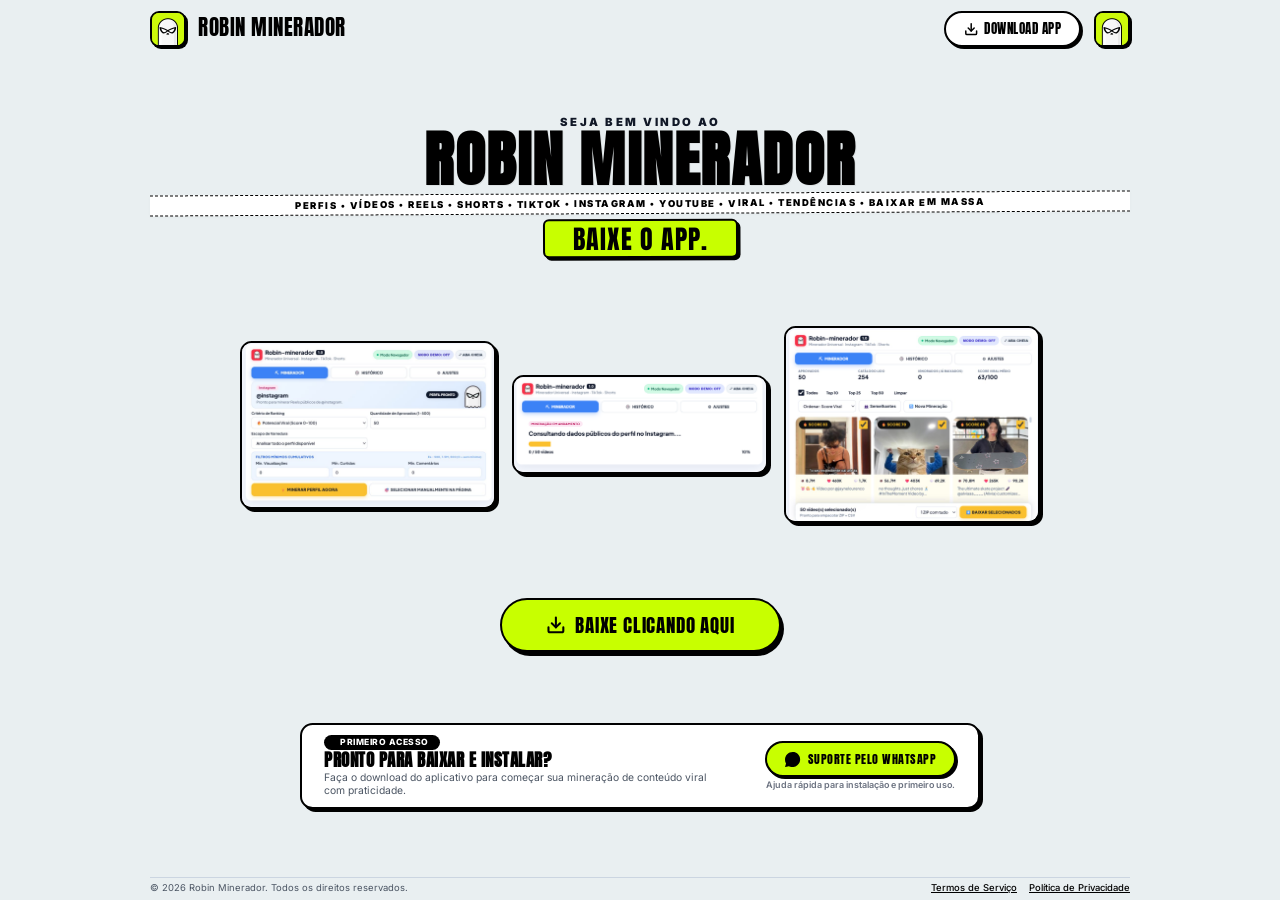
==== commit e0e0e99e: "style: cards proporcionais as imagens sem corte e titulos removidos" ====
--- a/download.html
+++ b/download.html
@@ -265,7 +265,7 @@
     }
 
     /* ==========================================================================
-       3. GRID COM OS 3 CARDS CENTRAIS (LARGURA REDUZIDA EM ~50%)
+       3. GRID COM OS 3 CARDS CENTRAIS (PROPORCIONAIS ÀS IMAGENS SEM CORTE)
        ========================================================================== */
     .mockup-grid-wrapper {
       display: flex;
@@ -279,77 +279,32 @@
       grid-template-columns: repeat(3, 1fr);
       gap: clamp(10px, 1.4vw, 16px);
       width: 100%;
-      max-width: 680px; /* Reduzido para cerca de metade da largura original */
+      max-width: 800px;
+      align-items: center;
     }
 
     .mockup-card {
       background: var(--card-bg);
       border: 2px solid var(--border-color);
-      border-radius: clamp(12px, 1.6vh, 16px);
-      padding: clamp(8px, 1.1vh, 12px) clamp(8px, 1vw, 12px);
+      border-radius: clamp(10px, 1.3vh, 14px);
       box-shadow: 3px 3px 0 var(--border-color);
-      display: flex;
-      flex-direction: column;
-      justify-content: flex-start;
-      position: relative;
-      height: clamp(190px, 27vh, 245px);
       overflow: hidden;
-    }
-
-    /* Pílula de cabeçalho do card */
-    .card-badge-pill {
-      background-color: #000000;
-      color: #FFFFFF;
-      border-radius: 9999px;
-      padding: clamp(3px, 0.4vh, 5px) clamp(8px, 1vw, 12px);
-      font-size: clamp(8px, 1.05vh, 9.5px);
-      font-weight: 800;
-      letter-spacing: 0.5px;
-      display: inline-flex;
-      align-items: center;
-      gap: 5px;
-      align-self: center;
-      margin-bottom: clamp(4px, 0.7vh, 8px);
-      box-shadow: 0 1px 3px rgba(0,0,0,0.1);
-      flex-shrink: 0;
-      white-space: nowrap;
-    }
-
-    .card-badge-dot {
-      width: clamp(4.5px, 0.6vh, 6px);
-      height: clamp(4.5px, 0.6vh, 6px);
-      background-color: var(--neon-lime);
-      border-radius: 50%;
-      box-shadow: 0 0 6px var(--neon-lime);
-      flex-shrink: 0;
-    }
-
-    /* Container de Imagem Interna dos Cards (Pronto para Substituição) */
-    .card-media-container {
-      width: 100%;
-      flex: 1;
-      min-height: 0;
-      border-radius: 8px;
-      border: 1.5px solid var(--border-color);
-      overflow: hidden;
-      background-color: #F8FAFC;
       display: flex;
       align-items: center;
       justify-content: center;
-      position: relative;
+      transition: transform 0.2s cubic-bezier(0.4, 0, 0.2, 1), box-shadow 0.2s cubic-bezier(0.4, 0, 0.2, 1);
+    }
+
+    .mockup-card:hover {
+      transform: translateY(-2px);
+      box-shadow: 3px 5px 0 var(--border-color);
     }
 
     .card-image-content {
       width: 100%;
-      height: 100%;
-      object-fit: cover;
-      object-position: top center;
+      height: auto;
       display: block;
-      transition: transform 0.25s ease;
-    }
-
-    .mockup-card:hover .card-image-content {
-      transform: scale(1.03);
+      object-fit: contain;
     }
 
     /* ==========================================================================
@@ -699,10 +654,6 @@
         grid-template-columns: 1fr;
         max-width: 320px;
         gap: 16px;
-      }
-
-      .mockup-card {
-        height: 220px;
       }
 
       .bottom-callout-card {
@@ -829,45 +780,24 @@
     </section>
 
     <!-- ====================================================================
-         3 & 4. GRID COM OS 3 CARDS CENTRAIS (LARGURA REDUZIDA E IMAGENS)
+         3 & 4. GRID COM OS 3 CARDS CENTRAIS (PROPORCIONAIS SEM TÍTULO E SEM CORTE)
          ==================================================================== -->
     <section class="mockup-grid-wrapper">
       <div class="mockup-grid">
 
-        <!-- CARD 1: ENCONTRE PERFIS -->
+        <!-- CARD 1 -->
         <div class="mockup-card" id="cardProfiles">
-          <div class="card-badge-pill">
-            <span class="card-badge-dot"></span>
-            <span>ENCONTRE PERFIS</span>
-          </div>
-
-          <div class="card-media-container" id="cardMediaContainer1">
-            <img src="assets/card1.jpg" alt="Encontre Perfis - Robin Minerador" class="card-image-content" id="cardImage1" />
-          </div>
+          <img src="assets/card1.jpg" alt="Robin Minerador - Configuração" class="card-image-content" id="cardImage1" />
         </div>
 
-        <!-- CARD 2: VÍDEOS COM POTENCIAL -->
+        <!-- CARD 2 -->
         <div class="mockup-card" id="cardVideos">
-          <div class="card-badge-pill">
-            <span class="card-badge-dot"></span>
-            <span>VÍDEOS COM POTENCIAL</span>
-          </div>
-
-          <div class="card-media-container" id="cardMediaContainer2">
-            <img src="assets/card2.png" alt="Vídeos com Potencial - Robin Minerador" class="card-image-content" id="cardImage2" />
-          </div>
+          <img src="assets/card2.png" alt="Robin Minerador - Mineração em andamento" class="card-image-content" id="cardImage2" />
         </div>
 
-        <!-- CARD 3: BAIXE EM MASSA -->
+        <!-- CARD 3 -->
         <div class="mockup-card" id="cardBatchDownload">
-          <div class="card-badge-pill">
-            <span class="card-badge-dot"></span>
-            <span>BAIXE EM MASSA</span>
-          </div>
-
-          <div class="card-media-container" id="cardMediaContainer3">
-            <img src="assets/card3.jpg" alt="Baixe em Massa - Robin Minerador" class="card-image-content" id="cardImage3" />
-          </div>
+          <img src="assets/card3.jpg" alt="Robin Minerador - Resultados e Seleção" class="card-image-content" id="cardImage3" />
         </div>
 
       </div>
